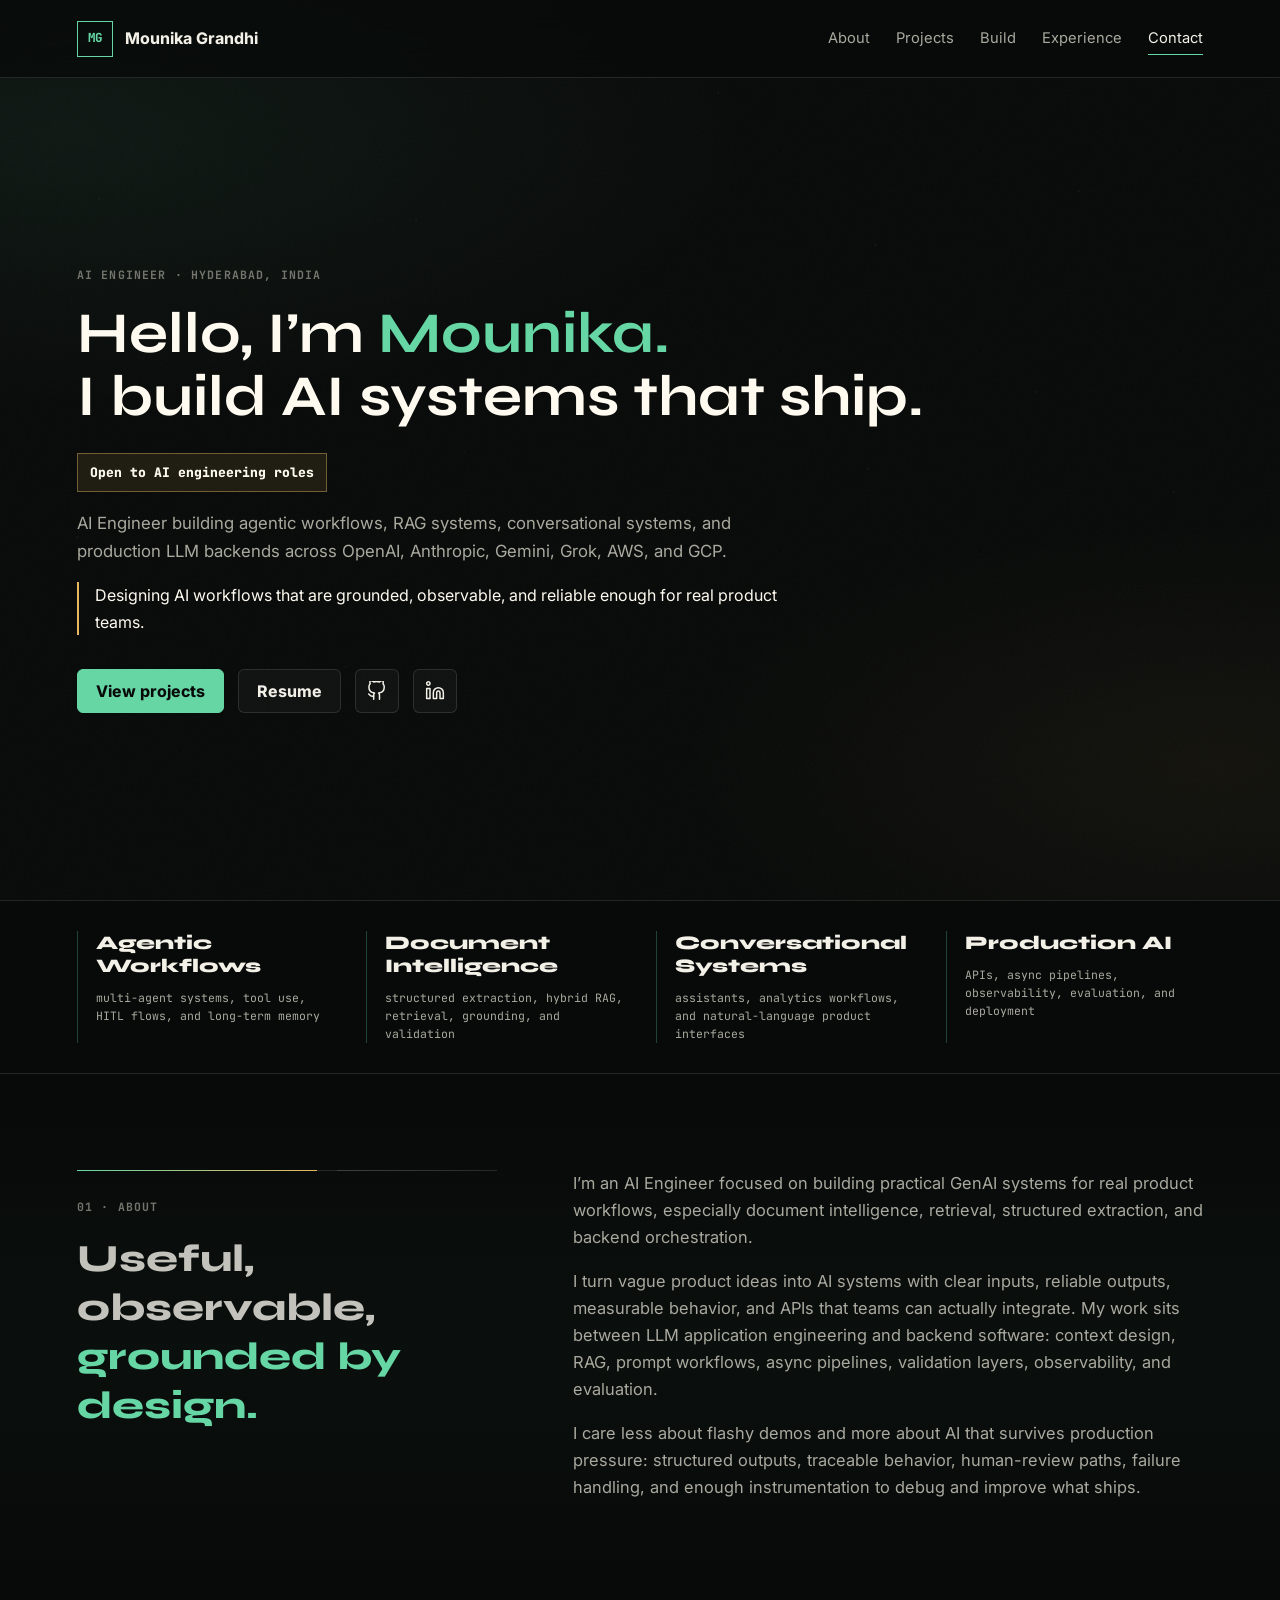
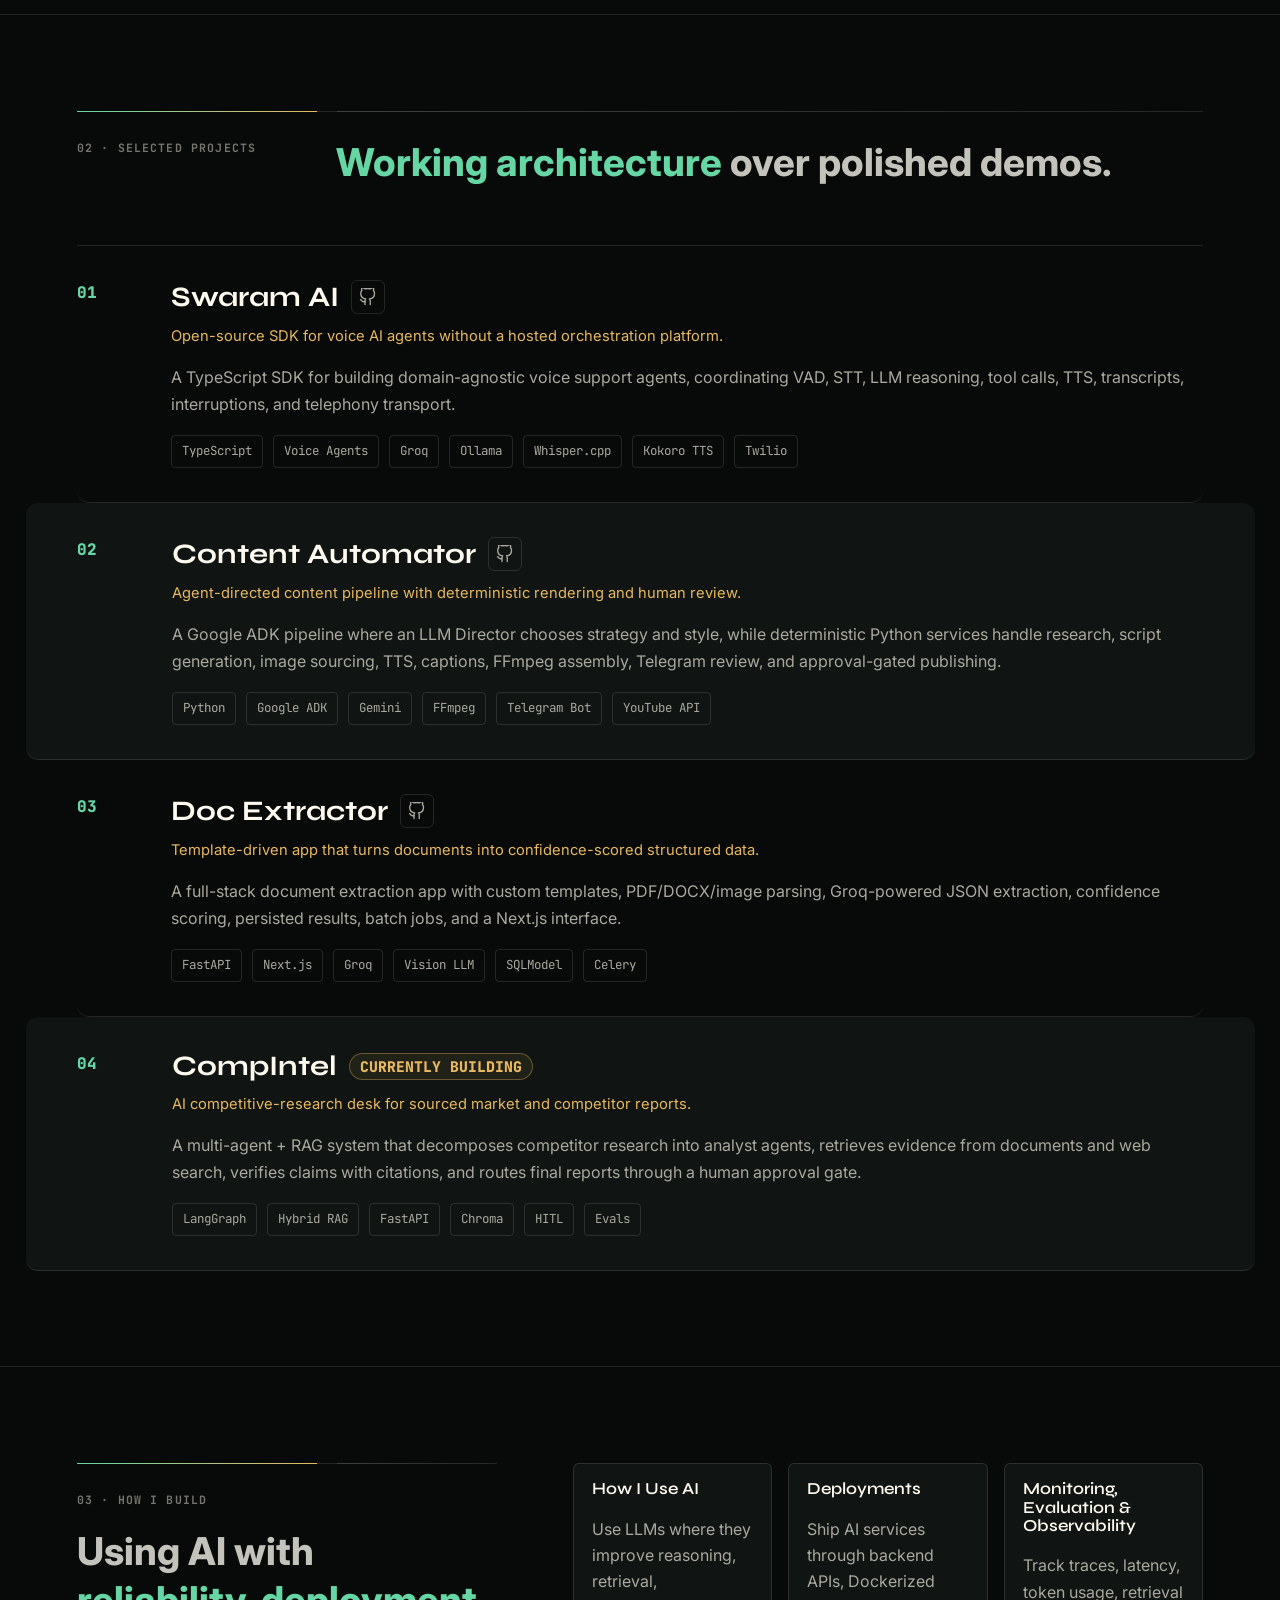
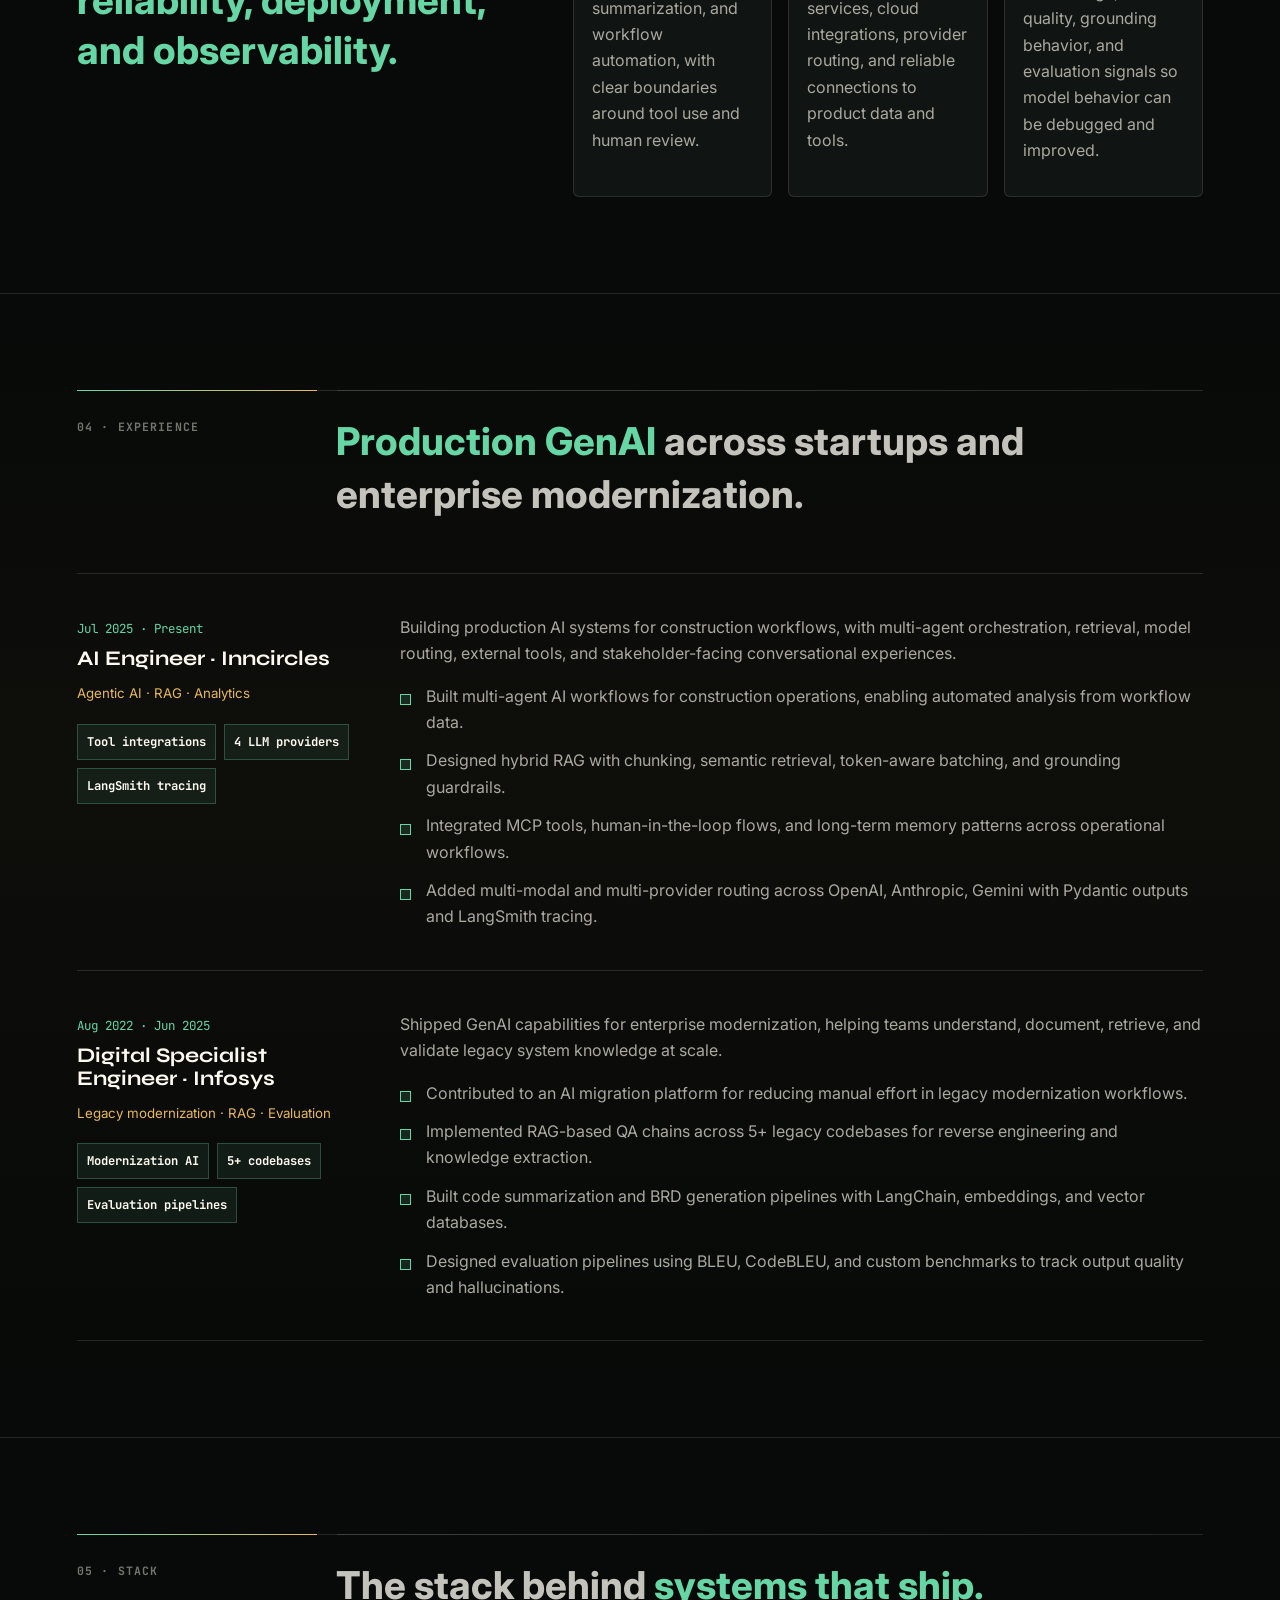
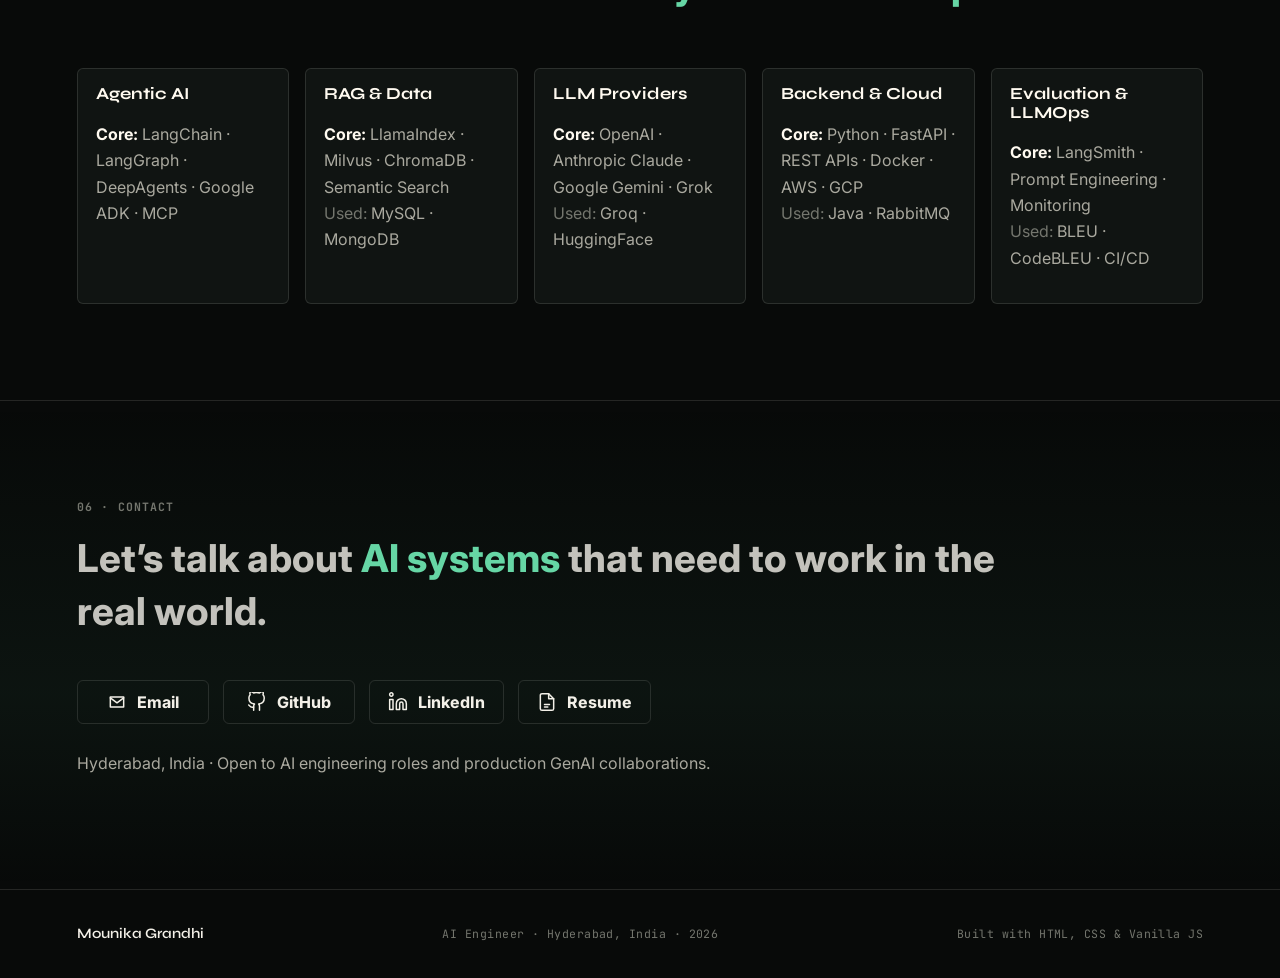
==== index.html @ 1b1cc02d "feat: add portfolio site with resume" ====
<!doctype html>
<html lang="en">
  <head>
    <meta charset="utf-8" />
    <meta name="viewport" content="width=device-width, initial-scale=1" />
    <meta
      name="description"
      content="Mounika Grandhi is an AI Engineer building production AI systems, RAG pipelines, multi-agent workflows, and LLM applications."
    />
    <title>Mounika Grandhi | AI Engineer</title>
    <link rel="preconnect" href="https://fonts.googleapis.com" />
    <link rel="preconnect" href="https://fonts.gstatic.com" crossorigin />
    <link
      href="https://fonts.googleapis.com/css2?family=Inter:wght@400;500;650;750;850&family=JetBrains+Mono:wght@500;700&family=Syne:wght@600;700;800&display=swap"
      rel="stylesheet"
    />
    <link rel="stylesheet" href="styles.css?v=33" />
  </head>
  <body>
    <div class="scroll-progress" id="scrollProgress" role="progressbar" aria-hidden="true"></div>
    <div class="cursor-glow" aria-hidden="true"></div>
    <canvas id="flow-field" aria-hidden="true"></canvas>
    <div class="site-shell">
      <header class="site-header">
        <a class="brand" href="#top" aria-label="Mounika Grandhi home">
          <span class="brand-mark">MG</span>
          <span>Mounika Grandhi</span>
        </a>
        <nav class="nav-links" aria-label="Primary navigation">
          <a href="#about">About</a>
          <a href="#projects">Projects</a>
          <a href="#build">Build</a>
          <a href="#experience">Experience</a>
          <a href="#contact">Contact</a>
        </nav>
      </header>
      <main id="top">
        <section class="hero section-reveal">
          <div class="hero-copy">
            <p class="eyebrow">AI Engineer · Hyderabad, India</p>
            <h1>Hello, I’m <span>Mounika.</span><br />I build AI systems that ship.</h1>
            <div class="availability-pill">Open to AI engineering roles</div>
            <p class="hero-text">
              AI Engineer building agentic workflows, RAG systems, conversational systems,
              and production LLM backends across OpenAI, Anthropic, Gemini, Grok, AWS, and GCP.
            </p>
            <p class="hero-principle">
              Designing AI workflows that are grounded, observable, and reliable enough for real product teams.
            </p>
            <div class="hero-actions">
              <a class="button primary" href="#projects">View projects</a>
              <a class="button ghost" href="assets/Mounika_Grandhi_Resume.pdf" target="_blank" rel="noreferrer">
                Resume
              </a>
              <a class="icon-link" href="https://github.com/mouni298" target="_blank" rel="noreferrer" aria-label="GitHub profile">
                <svg viewBox="0 0 24 24" aria-hidden="true"><path d="M15 22v-4a4.8 4.8 0 0 0-1-3.5c3.3-.4 6.7-1.6 6.7-7.2a5.6 5.6 0 0 0-1.5-3.9 5.2 5.2 0 0 0-.1-3.8s-1.2-.4-4 1.5a13.7 13.7 0 0 0-7.2 0C5.1-.8 3.9-.4 3.9-.4a5.2 5.2 0 0 0-.1 3.8 5.6 5.6 0 0 0-1.5 3.9c0 5.6 3.4 6.8 6.7 7.2a4.3 4.3 0 0 0-1 2.7V22"/><path d="M8 18c-4.5 1.8-4.5-2.2-6-2.5"/></svg>
              </a>
              <a class="icon-link" href="https://www.linkedin.com/in/mounika-grandhi" target="_blank" rel="noreferrer" aria-label="LinkedIn profile">
                <svg viewBox="0 0 24 24" aria-hidden="true"><path d="M16 8a6 6 0 0 1 6 6v7h-4v-7a2 2 0 0 0-4 0v7h-4v-7a6 6 0 0 1 6-6Z"/><path d="M2 9h4v12H2z"/><path d="M4 5a2 2 0 1 0 0-4 2 2 0 0 0 0 4Z"/></svg>
              </a>
            </div>
          </div>

        </section>

        <section class="proof-strip section-reveal" data-reveal-stagger aria-label="AI engineering focus areas">
          <div>
            <strong>Agentic Workflows</strong>
            <span>multi-agent systems, tool use, HITL flows, and long-term memory</span>
          </div>
          <div>
            <strong>Document Intelligence</strong>
            <span>structured extraction, hybrid RAG, retrieval, grounding, and validation</span>
          </div>
          <div>
            <strong>Conversational Systems</strong>
            <span>assistants, analytics workflows, and natural-language product interfaces</span>
          </div>
          <div>
            <strong>Production AI</strong>
            <span>APIs, async pipelines, observability, evaluation, and deployment</span>
          </div>
        </section>

        <section id="about" class="content-section split-section section-reveal">
          <div class="section-heading" data-reveal>
            <p class="eyebrow">01 · About</p>
            <h2>Useful, observable, <span>grounded by design.</span></h2>
          </div>
          <div class="about-copy">
            <p data-reveal>
              I’m an AI Engineer focused on building practical GenAI systems for real
              product workflows, especially document intelligence, retrieval, structured
              extraction, and backend orchestration.
            </p>
            <p data-reveal>
              I turn vague product ideas into AI systems with clear inputs, reliable
              outputs, measurable behavior, and APIs that teams can actually integrate.
              My work sits between LLM application engineering and backend software:
              context design, RAG, prompt workflows, async pipelines, validation layers,
              observability, and evaluation.
            </p>
            <p data-reveal>
              I care less about flashy demos and more about AI that survives production
              pressure: structured outputs, traceable behavior, human-review paths,
              failure handling, and enough instrumentation to debug and improve what ships.
            </p>
          </div>
        </section>

        <section id="projects" class="content-section section-reveal">
          <div class="section-heading" data-reveal>
            <p class="eyebrow">02 · Selected Projects</p>
            <h2><span>Working architecture</span> over polished demos.</h2>
          </div>

          <div class="project-list">
            <article class="project-row" data-reveal>
              <div class="project-index">01</div>
              <div class="project-body">
                <div class="project-top">
                  <div class="project-title-line">
                    <h3>Swaram AI</h3>
                    <a class="project-github" href="https://github.com/mouni298/Swaram" target="_blank" rel="noreferrer" aria-label="Swaram AI GitHub repository">
                      <svg viewBox="0 0 24 24" aria-hidden="true"><path d="M15 22v-4a4.8 4.8 0 0 0-1-3.5c3.3-.4 6.7-1.6 6.7-7.2a5.6 5.6 0 0 0-1.5-3.9 5.2 5.2 0 0 0-.1-3.8s-1.2-.4-4 1.5a13.7 13.7 0 0 0-7.2 0C5.1-.8 3.9-.4 3.9-.4a5.2 5.2 0 0 0-.1 3.8 5.6 5.6 0 0 0-1.5 3.9c0 5.6 3.4 6.8 6.7 7.2a4.3 4.3 0 0 0-1 2.7V22"/><path d="M8 18c-4.5 1.8-4.5-2.2-6-2.5"/></svg>
                    </a>
                  </div>
                  <span>Open-source SDK for voice AI agents without a hosted orchestration platform.</span>
                </div>
                <p>
                  A TypeScript SDK for building domain-agnostic voice support agents,
                  coordinating VAD, STT, LLM reasoning, tool calls, TTS, transcripts,
                  interruptions, and telephony transport.
                </p>
                <ul class="tag-list">
                  <li>TypeScript</li>
                  <li>Voice Agents</li>
                  <li>Groq</li>
                  <li>Ollama</li>
                  <li>Whisper.cpp</li>
                  <li>Kokoro TTS</li>
                  <li>Twilio</li>
                </ul>
              </div>
            </article>

            <article class="project-row" data-reveal>
              <div class="project-index">02</div>
              <div class="project-body">
                <div class="project-top">
                  <div class="project-title-line">
                    <h3>Content Automator</h3>
                    <a class="project-github" href="https://github.com/mouni298/content-automator" target="_blank" rel="noreferrer" aria-label="Content Automator GitHub repository">
                      <svg viewBox="0 0 24 24" aria-hidden="true"><path d="M15 22v-4a4.8 4.8 0 0 0-1-3.5c3.3-.4 6.7-1.6 6.7-7.2a5.6 5.6 0 0 0-1.5-3.9 5.2 5.2 0 0 0-.1-3.8s-1.2-.4-4 1.5a13.7 13.7 0 0 0-7.2 0C5.1-.8 3.9-.4 3.9-.4a5.2 5.2 0 0 0-.1 3.8 5.6 5.6 0 0 0-1.5 3.9c0 5.6 3.4 6.8 6.7 7.2a4.3 4.3 0 0 0-1 2.7V22"/><path d="M8 18c-4.5 1.8-4.5-2.2-6-2.5"/></svg>
                    </a>
                  </div>
                  <span>Agent-directed content pipeline with deterministic rendering and human review.</span>
                </div>
                <p>
                  A Google ADK pipeline where an LLM Director chooses strategy and style,
                  while deterministic Python services handle research, script generation,
                  image sourcing, TTS, captions, FFmpeg assembly, Telegram review, and
                  approval-gated publishing.
                </p>
                <ul class="tag-list">
                  <li>Python</li>
                  <li>Google ADK</li>
                  <li>Gemini</li>
                  <li>FFmpeg</li>
                  <li>Telegram Bot</li>
                  <li>YouTube API</li>
                </ul>
              </div>
            </article>

            <article class="project-row" data-reveal>
              <div class="project-index">03</div>
              <div class="project-body">
                <div class="project-top">
                  <div class="project-title-line">
                    <h3>Doc Extractor</h3>
                    <a class="project-github" href="https://github.com/mouni298/ai-doc-extractor" target="_blank" rel="noreferrer" aria-label="Doc Extractor GitHub repository">
                      <svg viewBox="0 0 24 24" aria-hidden="true"><path d="M15 22v-4a4.8 4.8 0 0 0-1-3.5c3.3-.4 6.7-1.6 6.7-7.2a5.6 5.6 0 0 0-1.5-3.9 5.2 5.2 0 0 0-.1-3.8s-1.2-.4-4 1.5a13.7 13.7 0 0 0-7.2 0C5.1-.8 3.9-.4 3.9-.4a5.2 5.2 0 0 0-.1 3.8 5.6 5.6 0 0 0-1.5 3.9c0 5.6 3.4 6.8 6.7 7.2a4.3 4.3 0 0 0-1 2.7V22"/><path d="M8 18c-4.5 1.8-4.5-2.2-6-2.5"/></svg>
                    </a>
                  </div>
                  <span>Template-driven app that turns documents into confidence-scored structured data.</span>
                </div>
                <p>
                  A full-stack document extraction app with custom templates,
                  PDF/DOCX/image parsing, Groq-powered JSON extraction, confidence
                  scoring, persisted results, batch jobs, and a Next.js interface.
                </p>
                <ul class="tag-list">
                  <li>FastAPI</li>
                  <li>Next.js</li>
                  <li>Groq</li>
                  <li>Vision LLM</li>
                  <li>SQLModel</li>
                  <li>Celery</li>
                </ul>
              </div>
            </article>

            <article class="project-row" data-reveal>
              <div class="project-index">04</div>
              <div class="project-body">
                <div class="project-top">
                  <div class="project-title-line">
                    <h3>CompIntel</h3>
                    <span class="project-status">Currently building</span>
                  </div>
                  <span>AI competitive-research desk for sourced market and competitor reports.</span>
                </div>
                <p>
                  A multi-agent + RAG system that decomposes competitor research into
                  analyst agents, retrieves evidence from documents and web search,
                  verifies claims with citations, and routes final reports through a
                  human approval gate.
                </p>
                <ul class="tag-list">
                  <li>LangGraph</li>
                  <li>Hybrid RAG</li>
                  <li>FastAPI</li>
                  <li>Chroma</li>
                  <li>HITL</li>
                  <li>Evals</li>
                </ul>
              </div>
            </article>
          </div>
        </section>

        <section id="build" class="content-section split-section section-reveal">
          <div class="section-heading sticky-heading" data-reveal>
            <p class="eyebrow">03 · How I Build</p>
            <h2>Using AI with <span>reliability, deployment, and observability.</span></h2>
          </div>
          <div class="capability-grid" data-reveal-stagger>
            <article>
              <h3>How I Use AI</h3>
              <p>Use LLMs where they improve reasoning, retrieval, summarization, and workflow automation, with clear boundaries around tool use and human review.</p>
            </article>
            <article>
              <h3>Deployments</h3>
              <p>Ship AI services through backend APIs, Dockerized services, cloud integrations, provider routing, and reliable connections to product data and tools.</p>
            </article>
            <article>
              <h3>Monitoring, Evaluation & Observability</h3>
              <p>Track traces, latency, token usage, retrieval quality, grounding behavior, and evaluation signals so model behavior can be debugged and improved.</p>
            </article>
          </div>
        </section>

        <section id="experience" class="content-section section-reveal">
          <div class="section-heading" data-reveal>
            <p class="eyebrow">04 · Experience</p>
            <h2><span>Production GenAI</span> across startups and enterprise modernization.</h2>
          </div>
          <div class="timeline">
            <article class="timeline-item" data-reveal>
              <div class="timeline-meta">
                <span>Jul 2025 · Present</span>
                <h3>AI Engineer · Inncircles</h3>
                <small>Agentic AI · RAG · Analytics</small>
                <div class="metric-cluster" aria-label="Inncircles focus areas">
                  <b>Tool integrations</b>
                  <b>4 LLM providers</b>
                  <b>LangSmith tracing</b>
                </div>
              </div>
              <div class="timeline-copy">
                <p>
                  Building production AI systems for construction workflows, with
                  multi-agent orchestration, retrieval, model routing, external tools,
                  and stakeholder-facing conversational experiences.
                </p>
                <ul>
                  <li>Built multi-agent AI workflows for construction operations, enabling automated analysis from workflow data.</li>
                  <li>Designed hybrid RAG with chunking, semantic retrieval, token-aware batching, and grounding guardrails.</li>
                  <li>Integrated MCP tools, human-in-the-loop flows, and long-term memory patterns across operational workflows.</li>
                  <li>Added multi-modal and multi-provider routing across OpenAI, Anthropic, Gemini with Pydantic outputs and LangSmith tracing.</li>
                </ul>
              </div>
            </article>
            <article class="timeline-item" data-reveal>
              <div class="timeline-meta">
                <span>Aug 2022 · Jun 2025</span>
                <h3>Digital Specialist Engineer · Infosys</h3>
                <small>Legacy modernization · RAG · Evaluation</small>
                <div class="metric-cluster" aria-label="Infosys focus areas">
                  <b>Modernization AI</b>
                  <b>5+ codebases</b>
                  <b>Evaluation pipelines</b>
                </div>
              </div>
              <div class="timeline-copy">
                <p>
                  Shipped GenAI capabilities for enterprise modernization, helping
                  teams understand, document, retrieve, and validate legacy system
                  knowledge at scale.
                </p>
                <ul>
                  <li>Contributed to an AI migration platform for reducing manual effort in legacy modernization workflows.</li>
                  <li>Implemented RAG-based QA chains across 5+ legacy codebases for reverse engineering and knowledge extraction.</li>
                  <li>Built code summarization and BRD generation pipelines with LangChain, embeddings, and vector databases.</li>
                  <li>Designed evaluation pipelines using BLEU, CodeBLEU, and custom benchmarks to track output quality and hallucinations.</li>
                </ul>
              </div>
            </article>
          </div>
        </section>

        <section id="stack" class="content-section section-reveal">
          <div class="section-heading" data-reveal>
            <p class="eyebrow">05 · Stack</p>
            <h2>The stack behind <span>systems that ship.</span></h2>
          </div>
          <div class="stack-groups" data-reveal-stagger aria-label="Technical skills">
            <article>
              <h3>Agentic AI</h3>
              <p><strong>Core:</strong> LangChain · LangGraph · DeepAgents · Google ADK · MCP</p>
            </article>
            <article>
              <h3>RAG & Data</h3>
              <p><strong>Core:</strong> LlamaIndex · Milvus · ChromaDB · Semantic Search<br /><span>Used:</span> MySQL · MongoDB</p>
            </article>
            <article>
              <h3>LLM Providers</h3>
              <p><strong>Core:</strong> OpenAI · Anthropic Claude · Google Gemini · Grok<br /><span>Used:</span> Groq · HuggingFace</p>
            </article>
            <article>
              <h3>Backend & Cloud</h3>
              <p><strong>Core:</strong> Python · FastAPI · REST APIs · Docker · AWS · GCP<br /><span>Used:</span> Java · RabbitMQ</p>
            </article>
            <article>
              <h3>Evaluation & LLMOps</h3>
              <p><strong>Core:</strong> LangSmith · Prompt Engineering · Monitoring<br /><span>Used:</span> BLEU · CodeBLEU · CI/CD</p>
            </article>
          </div>
        </section>

        <section id="contact" class="contact-section section-reveal">
          <p class="eyebrow">06 · Contact</p>
          <h2>Let’s talk about <span>AI systems</span> that need to work in the real world.</h2>
          <div class="contact-actions">
            <a href="mailto:grandhimounika29@gmail.com" aria-label="Email Mounika Grandhi">
              <svg viewBox="0 0 24 24" aria-hidden="true"><path d="M4 6h16v12H4z"/><path d="m4 7 8 6 8-6"/></svg>
              <span>Email</span>
            </a>
            <a href="https://github.com/mouni298" target="_blank" rel="noreferrer" aria-label="Mounika Grandhi on GitHub">
              <svg viewBox="0 0 24 24" aria-hidden="true"><path d="M15 22v-4a4.8 4.8 0 0 0-1-3.5c3.3-.4 6.7-1.6 6.7-7.2a5.6 5.6 0 0 0-1.5-3.9 5.2 5.2 0 0 0-.1-3.8s-1.2-.4-4 1.5a13.7 13.7 0 0 0-7.2 0C5.1-.8 3.9-.4 3.9-.4a5.2 5.2 0 0 0-.1 3.8 5.6 5.6 0 0 0-1.5 3.9c0 5.6 3.4 6.8 6.7 7.2a4.3 4.3 0 0 0-1 2.7V22"/><path d="M8 18c-4.5 1.8-4.5-2.2-6-2.5"/></svg>
              <span>GitHub</span>
            </a>
            <a href="https://www.linkedin.com/in/mounika-grandhi" target="_blank" rel="noreferrer" aria-label="Mounika Grandhi on LinkedIn">
              <svg viewBox="0 0 24 24" aria-hidden="true"><path d="M16 8a6 6 0 0 1 6 6v7h-4v-7a2 2 0 0 0-4 0v7h-4v-7a6 6 0 0 1 6-6Z"/><path d="M2 9h4v12H2z"/><path d="M4 5a2 2 0 1 0 0-4 2 2 0 0 0 0 4Z"/></svg>
              <span>LinkedIn</span>
            </a>
            <a href="assets/Mounika_Grandhi_Resume.pdf" target="_blank" rel="noreferrer" aria-label="Open resume">
              <svg viewBox="0 0 24 24" aria-hidden="true"><path d="M14 2H6a2 2 0 0 0-2 2v16a2 2 0 0 0 2 2h12a2 2 0 0 0 2-2V8Z"/><path d="M14 2v6h6"/><path d="M9 15h6"/><path d="M9 18h4"/></svg>
              <span>Resume</span>
            </a>
          </div>
          <p class="contact-meta">Hyderabad, India · Open to AI engineering roles and production GenAI collaborations.</p>
        </section>
        <footer class="site-footer">
          <div class="footer-inner">
            <span class="footer-name">Mounika Grandhi</span>
            <span class="footer-meta">AI Engineer · Hyderabad, India · 2026</span>
            <span class="footer-built">Built with HTML, CSS &amp; Vanilla JS</span>
          </div>
        </footer>
      </main>
    </div>
    <script src="script.js?v=33"></script>
  </body>
</html>
---- styles.css ----
:root {
  --bg: #080a09;
  --panel: #101412;
  --panel-raised: #161a18;
  --panel-soft: rgba(255, 255, 255, 0.045);
  --text: #f3f0e8;
  --muted: #aaa99f;
  --subtle: #74766e;
  --line: rgba(243, 240, 232, 0.12);
  --jade: #66d6a5;
  --jade-soft: rgba(102, 214, 165, 0.16);
  --jade-dim: rgba(102, 214, 165, 0.08);
  --amber: #e7b85f;
  --amber-soft: rgba(231, 184, 95, 0.12);
  --max: none;
  --radius: 6px;
  --radius-lg: 12px;
  --space-sm: 16px;
  --space-md: 32px;
  --space-lg: 64px;
  --space-xl: 96px;
}

* {
  box-sizing: border-box;
}

html {
  scroll-behavior: smooth;
  scroll-snap-type: none;
}

body {
  margin: 0;
  overflow-x: hidden;
  overflow-y: auto;
  background-color: var(--bg);
  background-image:
    radial-gradient(ellipse 90% 50% at 5% 15%, rgba(102, 214, 165, 0.07), transparent 60%),
    radial-gradient(ellipse 70% 45% at 95% 85%, rgba(231, 184, 95, 0.05), transparent 60%);
  background-attachment: fixed;
  color: var(--text);
  font-family: Inter, ui-sans-serif, system-ui, -apple-system, BlinkMacSystemFont, "Segoe UI", sans-serif;
  font-size: 1rem;
  line-height: 1.65;
}

body::before {
  content: "";
  position: fixed;
  inset: 0;
  z-index: 0;
  pointer-events: none;
  opacity: 0.035;
  background-image: url("data:image/svg+xml,%3Csvg viewBox='0 0 256 256' xmlns='http://www.w3.org/2000/svg'%3E%3Cfilter id='noise'%3E%3CfeTurbulence type='fractalNoise' baseFrequency='0.9' numOctaves='4' stitchTiles='stitch'/%3E%3C/filter%3E%3Crect width='100%25' height='100%25' filter='url(%23noise)'/%3E%3C/svg%3E");
  background-size: 200px 200px;
}

a {
  color: inherit;
  text-decoration: none;
}

h1,
h2,
h3,
p {
  margin-top: 0;
}

h1,
h2,
h3 {
  font-family: Syne, Inter, ui-sans-serif, system-ui, sans-serif;
  line-height: 1.1;
  letter-spacing: 0;
}

h1 {
  margin-bottom: 24px;
  color: #fffaf0;
  font-size: clamp(2.2rem, 4.5vw, 4.2rem);
  font-weight: 700;
}

h2 {
  display: inline-block;
  margin-bottom: 0;
  overflow: visible;
  color: rgba(243, 240, 232, 0.8);
  font-family: Inter, ui-sans-serif, system-ui, -apple-system, BlinkMacSystemFont, "Segoe UI", sans-serif;
  font-size: clamp(1.6rem, 3vw, 2.8rem);
  font-weight: 750;
  line-height: 1.28;
  padding-bottom: 10px;
}

h2 span,
h1 span {
  color: var(--jade);
}

h2 span {
  display: inline-block;
  overflow: visible;
  padding-bottom: 4px;
  margin-bottom: 0;
}

h3 {
  color: #fffaf0;
  font-weight: 700;
}

#flow-field {
  position: fixed;
  inset: 0;
  z-index: 0;
  pointer-events: none;
  opacity: 0.2;
}

.cursor-glow {
  position: fixed;
  left: 0;
  top: 0;
  z-index: 0;
  width: 260px;
  height: 260px;
  pointer-events: none;
  border-radius: 50%;
  opacity: 0;
  transform: translate3d(var(--cursor-x, -999px), var(--cursor-y, -999px), 0);
  background: radial-gradient(circle, rgba(102, 214, 165, 0.1), transparent 68%);
  mix-blend-mode: screen;
  transition: opacity 180ms ease;
}

body.has-cursor .cursor-glow {
  opacity: 1;
}

.scroll-progress {
  position: fixed;
  top: 0;
  left: 0;
  z-index: 9999;
  width: 0%;
  height: 2px;
  background: linear-gradient(90deg, var(--jade), var(--amber));
  transition: width 0.1s linear;
}

.site-shell {
  position: relative;
  z-index: 1;
}

.site-header,
.hero,
.proof-strip,
.content-section,
.contact-section,
.site-footer {
  width: 100%;
  max-width: var(--max);
  margin-inline: auto;
  padding-inline: clamp(24px, 6vw, 112px);
}

.site-header {
  position: sticky;
  top: 0;
  z-index: 5;
  display: flex;
  align-items: center;
  justify-content: space-between;
  min-height: 78px;
  border-bottom: 1px solid var(--line);
  background: rgba(8, 10, 9, 0.72);
  backdrop-filter: blur(16px);
}

.brand {
  display: inline-flex;
  align-items: center;
  gap: 12px;
  font-weight: 750;
}

.brand-mark {
  display: grid;
  place-items: center;
  width: 36px;
  height: 36px;
  border: 1px solid var(--jade);
  color: var(--jade);
  font-family: "JetBrains Mono", monospace;
  font-size: 0.78rem;
}

.nav-links {
  display: flex;
  gap: 26px;
  color: var(--muted);
  font-size: 0.92rem;
}

.nav-links a {
  position: relative;
  transition: color 0.2s ease;
}

.nav-links a::after {
  content: "";
  position: absolute;
  left: 0;
  bottom: -4px;
  width: 0;
  height: 1px;
  background: var(--jade);
  transition: width 0.25s ease;
}

.nav-links a:hover,
.nav-links a.active {
  color: var(--text);
}

.nav-links a:hover::after,
.nav-links a.active::after {
  width: 100%;
}

.hero {
  min-height: calc(100vh - 78px);
  display: flex;
  align-items: center;
  padding-block: var(--space-xl);
}

.hero-copy {
  max-width: 980px;
}

.eyebrow,
.line-label,
.project-index,
.timeline-meta span,
.tag-list li,
.metric-cluster b,
.availability-pill,
.footer-meta,
.footer-built {
  font-family: "JetBrains Mono", ui-monospace, SFMono-Regular, Menlo, Monaco, Consolas, monospace;
}

.eyebrow {
  margin-bottom: 18px;
  color: var(--subtle);
  font-size: 0.72rem;
  font-weight: 700;
  letter-spacing: 0.1em;
  text-transform: uppercase;
}

.availability-pill {
  display: inline-flex;
  margin-bottom: 18px;
  border: 1px solid rgba(231, 184, 95, 0.42);
  background: rgba(231, 184, 95, 0.1);
  color: #fffaf0;
  padding: 8px 12px;
  font-size: 0.82rem;
  font-weight: 800;
}

.hero-text {
  max-width: 720px;
  color: var(--muted);
  font-size: 1.05rem;
}

.hero-principle {
  max-width: 720px;
  border-left: 2px solid var(--amber);
  color: #fffaf0;
  padding-left: 16px;
}

.hero-actions,
.contact-actions {
  display: flex;
  flex-wrap: wrap;
  align-items: center;
  gap: 14px;
  margin-top: 34px;
}

.button,
.contact-actions a,
.icon-link {
  display: inline-flex;
  align-items: center;
  justify-content: center;
  min-height: 44px;
  border: 1px solid var(--line);
  border-radius: var(--radius);
  color: var(--text);
  padding: 0 18px;
  font-weight: 750;
  transition:
    border-color 0.2s ease,
    background 0.2s ease,
    transform 0.2s cubic-bezier(0.34, 1.56, 0.64, 1),
    box-shadow 0.2s ease;
}

.button:hover,
.contact-actions a:hover,
.icon-link:hover {
  transform: translateY(-2px);
  border-color: rgba(102, 214, 165, 0.35);
  box-shadow: 0 8px 24px rgba(102, 214, 165, 0.08);
}

.button.primary {
  border-color: var(--jade);
  background: var(--jade);
  color: var(--bg);
}

.button.primary:hover {
  background: #7de0b5;
}

.button.ghost,
.icon-link {
  background: rgba(255, 255, 255, 0.03);
}

.button.ghost:hover {
  background: var(--jade-dim);
}

.icon-link {
  width: 44px;
  padding: 0;
}

.icon-link svg,
.contact-actions svg {
  width: 20px;
  height: 20px;
  fill: none;
  stroke: currentColor;
  stroke-width: 1.8;
  stroke-linecap: round;
  stroke-linejoin: round;
}

.proof-strip {
  display: grid;
  grid-template-columns: repeat(4, 1fr);
  gap: clamp(16px, 3vw, 32px);
  border-top: 1px solid var(--line);
  border-bottom: 1px solid var(--line);
  padding-block: 30px;
}

.proof-strip div {
  min-width: 0;
  border-left: 1px solid rgba(102, 214, 165, 0.28);
  padding-left: 18px;
}

.proof-strip strong {
  display: block;
  color: var(--text);
  font-family: Syne, Inter, ui-sans-serif, system-ui, sans-serif;
  font-size: clamp(1.05rem, 1.5vw, 1.35rem);
  font-weight: 800;
  line-height: 1.2;
}

.proof-strip span {
  display: block;
  margin-top: 12px;
  color: var(--muted);
  font-family: "JetBrains Mono", monospace;
  font-size: 0.72rem;
  line-height: 1.55;
}

.content-section {
  position: relative;
  border-bottom: 1px solid var(--line);
  padding-block: var(--space-xl);
  scroll-margin-top: 108px;
}

#about {
  background: linear-gradient(180deg, transparent 0%, rgba(102, 214, 165, 0.03) 50%, transparent 100%);
}

#about .section-heading h2 {
  font-family: Syne, ui-sans-serif, system-ui, -apple-system, BlinkMacSystemFont, "Segoe UI", sans-serif;
}

#experience {
  background: linear-gradient(180deg, transparent 0%, rgba(231, 184, 95, 0.03) 40%, transparent 100%);
}

#contact {
  background: linear-gradient(180deg, transparent 0%, rgba(102, 214, 165, 0.05) 60%, transparent 100%);
}

.section-heading {
  position: relative;
  display: grid;
  grid-template-columns: minmax(160px, 0.25fr) 1fr;
  gap: clamp(24px, 4vw, 42px);
  margin-bottom: var(--space-md);
  padding-top: 26px;
  padding-bottom: 12px;
  border-top: 1px solid var(--line);
}

.section-heading::before {
  content: "";
  position: absolute;
  left: 0;
  top: -1px;
  width: min(240px, 28vw);
  height: 1px;
  background: linear-gradient(90deg, var(--jade), var(--amber));
}

.section-heading::after {
  content: "";
  position: absolute;
  top: -1px;
  left: min(260px, 32vw);
  right: 0;
  height: 1px;
  background: linear-gradient(90deg, rgba(243, 240, 232, 0.12), transparent);
}

.split-section {
  display: grid;
  grid-template-columns: minmax(280px, 0.8fr) minmax(0, 1.2fr);
  gap: clamp(36px, 6vw, 76px);
  align-items: start;
}

.split-section > .section-heading {
  display: block;
  margin-bottom: 0;
}

.sticky-heading {
  position: sticky;
  top: 108px;
}

.about-copy {
  max-width: 780px;
  color: var(--muted);
  font-size: 1.03rem;
}

.project-list {
  border-top: 1px solid var(--line);
}

.project-row {
  display: grid;
  grid-template-columns: 56px minmax(0, 1fr);
  gap: clamp(20px, 3vw, 40px);
  border-bottom: 1px solid var(--line);
  border-radius: var(--radius-lg);
  padding-block: 34px;
  transition:
    background 0.2s ease,
    transform 0.24s cubic-bezier(0.22, 1, 0.36, 1),
    box-shadow 0.24s ease;
  will-change: transform;
}

.project-row:nth-child(even) {
  background: var(--panel);
  padding-inline: clamp(20px, 4vw, 56px);
  margin-inline: calc(-1 * clamp(20px, 4vw, 56px));
}

.project-row:hover,
.project-row:focus-within {
  background: var(--panel);
  transform: translateX(16px);
  box-shadow: -3px 0 0 var(--jade);
}

.project-index {
  color: var(--jade);
  font-weight: 800;
}

.project-body {
  min-width: 0;
  max-width: 1120px;
}

.project-top {
  margin-bottom: var(--space-sm);
}

.project-title-line {
  display: flex;
  align-items: center;
  gap: 12px;
  margin-bottom: 8px;
}

.project-top h3 {
  margin-bottom: 0;
  font-size: clamp(1.3rem, 2.2vw, 1.9rem);
}

.project-top span {
  color: var(--amber);
  font-size: 0.92rem;
}

.project-github {
  display: inline-flex;
  align-items: center;
  justify-content: center;
  width: 34px;
  height: 34px;
  flex: 0 0 auto;
  border: 1px solid var(--line);
  border-radius: var(--radius);
  color: var(--muted);
  transition:
    border-color 0.18s ease,
    color 0.18s ease,
    background 0.18s ease,
    transform 0.18s ease;
}

.project-github:hover {
  border-color: rgba(102, 214, 165, 0.42);
  background: rgba(102, 214, 165, 0.08);
  color: var(--jade);
  transform: translateY(-1px);
}

.project-github svg {
  width: 18px;
  height: 18px;
  fill: none;
  stroke: currentColor;
  stroke-width: 1.8;
  stroke-linecap: round;
  stroke-linejoin: round;
}

.project-status {
  border: 1px solid rgba(231, 184, 95, 0.36);
  border-radius: 999px;
  background: rgba(231, 184, 95, 0.08);
  color: var(--amber);
  padding: 4px 10px;
  font-family: "JetBrains Mono", monospace;
  font-size: 0.68rem;
  font-weight: 800;
  line-height: 1.2;
  text-transform: uppercase;
}

.project-body p,
.capability-grid p,
.timeline-item p,
.timeline-copy li,
.stack-groups p {
  color: var(--muted);
}

.capability-grid article,
.stack-groups article {
  border: 1px solid var(--line);
  border-radius: var(--radius);
  background: var(--panel);
  padding: 16px 18px;
  transition:
    border-color 0.2s ease,
    transform 0.2s cubic-bezier(0.34, 1.56, 0.64, 1),
    box-shadow 0.2s ease;
}

.capability-grid article:hover,
.stack-groups article:hover {
  border-color: rgba(102, 214, 165, 0.3);
  transform: translateY(-3px);
  box-shadow: 0 8px 24px rgba(102, 214, 165, 0.06);
}

.tag-list {
  display: flex;
  flex-wrap: wrap;
  gap: 10px;
  padding: 0;
  margin: 18px 0 0;
  list-style: none;
}

.tag-list li {
  position: relative;
  overflow: hidden;
  border: 1px solid var(--line);
  border-radius: 4px;
  background: transparent;
  color: var(--muted);
  padding: 5px 10px;
  font-size: 0.78rem;
  cursor: default;
  transition: color 0.15s ease, border-color 0.15s ease;
}

.tag-list li::before {
  content: "";
  position: absolute;
  inset: 0;
  z-index: -1;
  transform: scaleX(0);
  transform-origin: left;
  background: var(--jade-soft);
  transition: transform 0.22s ease;
}

.tag-list li:hover {
  border-color: rgba(102, 214, 165, 0.4);
  color: var(--jade);
}

.tag-list li:hover::before {
  transform: scaleX(1);
}

.capability-grid {
  display: grid;
  grid-template-columns: repeat(3, minmax(0, 1fr));
  gap: var(--space-sm);
}

.capability-grid h3 {
  font-size: 1.05rem;
  font-weight: 600;
}

.timeline {
  border-top: 1px solid var(--line);
}

.timeline-item {
  display: grid;
  grid-template-columns: minmax(220px, 0.35fr) 1fr;
  gap: clamp(24px, 4vw, 42px);
  border-bottom: 1px solid var(--line);
  padding-block: 40px;
}

.timeline-meta span {
  color: var(--jade);
  font-size: 0.78rem;
}

.timeline-meta h3 {
  margin: 8px 0;
  font-size: clamp(1rem, 1.8vw, 1.3rem);
}

.timeline-meta small {
  color: var(--amber);
}

.metric-cluster {
  display: flex;
  flex-wrap: wrap;
  gap: 8px;
  margin-top: 18px;
}

.metric-cluster b {
  border: 1px solid rgba(102, 214, 165, 0.28);
  background: rgba(102, 214, 165, 0.08);
  color: #fffaf0;
  padding: 7px 9px;
  font-size: 0.76rem;
}

.timeline-copy ul {
  display: grid;
  gap: 12px;
  padding: 0;
  margin: 0;
  list-style: none;
}

.timeline-copy li {
  position: relative;
  padding-left: 26px;
}

.timeline-copy li::before {
  content: "";
  position: absolute;
  left: 0;
  top: 0.72em;
  width: 9px;
  height: 9px;
  border: 1px solid var(--jade);
  background: rgba(102, 214, 165, 0.14);
}

.stack-groups {
  display: grid;
  grid-template-columns: repeat(5, minmax(0, 1fr));
  gap: var(--space-sm);
}

.stack-groups h3 {
  font-size: 1.05rem;
}

.stack-groups strong {
  color: #fffaf0;
}

.stack-groups span {
  color: var(--subtle);
}

.contact-section {
  min-height: 54vh;
  display: flex;
  flex-direction: column;
  justify-content: center;
  padding-block: var(--space-xl);
  scroll-margin-top: 108px;
}

.contact-section h2 {
  max-width: 940px;
}

.contact-actions a {
  gap: 10px;
  min-width: 132px;
}

.contact-meta {
  margin-top: 26px;
  color: var(--muted);
}

.site-footer {
  border-top: 1px solid var(--line);
  padding-block: var(--space-md);
}

.footer-inner {
  display: flex;
  align-items: center;
  justify-content: space-between;
  flex-wrap: wrap;
  gap: 12px;
}

.footer-name {
  color: var(--text);
  font-family: Syne, sans-serif;
  font-size: 0.9rem;
  font-weight: 600;
}

.footer-meta,
.footer-built {
  color: var(--subtle);
  font-size: 0.72rem;
  letter-spacing: 0.04em;
}

html.reveal-ready .section-reveal,
html.reveal-ready [data-reveal] {
  opacity: 0;
  transform: translateY(24px);
  transition:
    opacity 0.55s cubic-bezier(0.22, 1, 0.36, 1),
    transform 0.55s cubic-bezier(0.22, 1, 0.36, 1);
}

html.reveal-ready .section-reveal.is-visible,
html.reveal-ready [data-reveal].is-visible {
  opacity: 1;
  transform: none;
}

html.reveal-ready [data-reveal-stagger] > * {
  opacity: 0;
  transform: translateY(16px);
  transition:
    opacity 0.45s cubic-bezier(0.22, 1, 0.36, 1),
    transform 0.45s cubic-bezier(0.22, 1, 0.36, 1);
}

html.reveal-ready [data-reveal-stagger].is-visible > *:nth-child(1) { opacity: 1; transform: none; transition-delay: 0ms; }
html.reveal-ready [data-reveal-stagger].is-visible > *:nth-child(2) { opacity: 1; transform: none; transition-delay: 80ms; }
html.reveal-ready [data-reveal-stagger].is-visible > *:nth-child(3) { opacity: 1; transform: none; transition-delay: 160ms; }
html.reveal-ready [data-reveal-stagger].is-visible > *:nth-child(4) { opacity: 1; transform: none; transition-delay: 240ms; }
html.reveal-ready [data-reveal-stagger].is-visible > *:nth-child(5) { opacity: 1; transform: none; transition-delay: 320ms; }

@media (prefers-reduced-motion: reduce) {
  html {
    scroll-behavior: auto;
  }

  .section-reveal,
  [data-reveal],
  [data-reveal-stagger] > * {
    opacity: 1;
    transform: none;
    transition: none;
  }

  .project-row,
  .project-row:hover,
  .project-row:focus-within {
    transform: none;
    transition: none;
  }
}

@media (max-width: 980px) {
  .hero,
  .split-section,
  .timeline-item,
  .project-row {
    grid-template-columns: 1fr;
  }

  .capability-grid,
  .stack-groups {
    grid-template-columns: 1fr;
  }

  .sticky-heading {
    position: static;
  }

  .project-row:nth-child(even) {
    margin-inline: 0;
    padding-inline: 0;
  }
}

@media (max-width: 700px) {
  .site-header {
    align-items: flex-start;
    flex-direction: column;
    gap: 14px;
    min-height: auto;
    padding-block: 16px;
  }

  .nav-links {
    width: 100%;
    flex-wrap: nowrap;
    gap: 18px;
    overflow-x: auto;
    padding-bottom: 4px;
    font-size: 0.88rem;
    scrollbar-width: none;
  }

  .nav-links::-webkit-scrollbar {
    display: none;
  }

  .hero {
    min-height: auto;
    gap: 30px;
    padding-block: 56px;
  }

  .hero h1 {
    font-size: clamp(2.65rem, 12vw, 4rem);
    line-height: 1.04;
  }

  .hero-text {
    font-size: 1rem;
  }

  .hero-principle {
    font-size: 0.95rem;
  }

  .proof-strip {
    grid-template-columns: 1fr;
    gap: 0;
  }

  .proof-strip div {
    border-bottom: 1px solid var(--line);
    padding-block: 18px;
  }

  .content-section,
  .contact-section {
    padding-block: 72px;
  }

  .section-heading,
  .split-section > .section-heading {
    display: block;
    margin-bottom: 28px;
  }

  .section-heading h2 {
    margin-top: 12px;
  }

  .project-row {
    gap: 18px;
    padding-block: 44px;
  }

  .project-row:hover,
  .project-row:focus-within {
    transform: translateX(8px);
  }
}
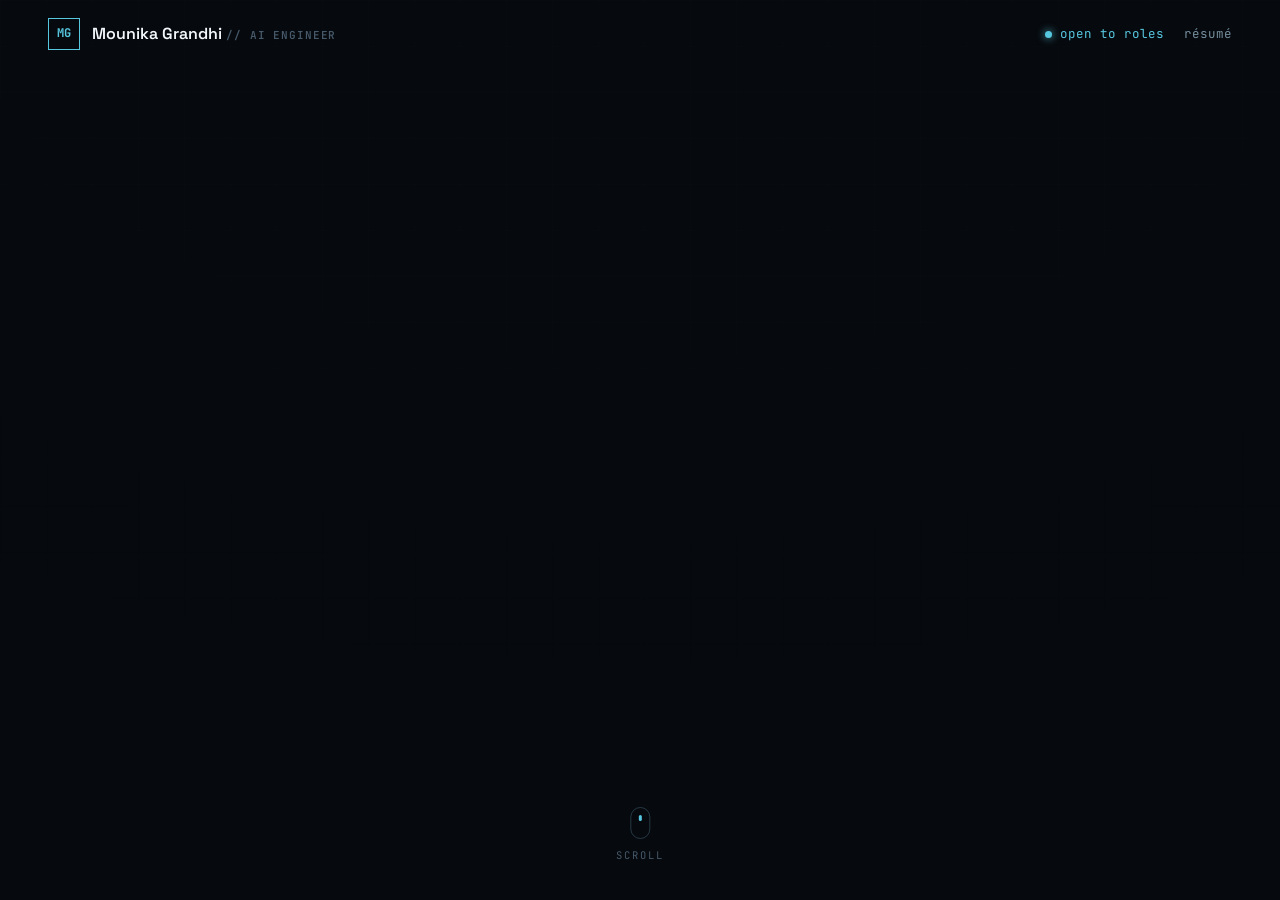
==== commit cf205f43: "updated" ====
--- a/index.html
+++ b/index.html
@@ -3,374 +3,734 @@
   <head>
     <meta charset="utf-8" />
     <meta name="viewport" content="width=device-width, initial-scale=1" />
-    <meta
-      name="description"
-      content="Mounika Grandhi is an AI Engineer building production AI systems, RAG pipelines, multi-agent workflows, and LLM applications."
-    />
-    <title>Mounika Grandhi | AI Engineer</title>
+    <title>Mounika Grandhi — AI Engineer</title>
+    <link rel="icon" type="image/svg+xml" href="assets/favicon.svg" />
     <link rel="preconnect" href="https://fonts.googleapis.com" />
     <link rel="preconnect" href="https://fonts.gstatic.com" crossorigin />
     <link
-      href="https://fonts.googleapis.com/css2?family=Inter:wght@400;500;650;750;850&family=JetBrains+Mono:wght@500;700&family=Syne:wght@600;700;800&display=swap"
+      href="https://fonts.googleapis.com/css2?family=Space+Grotesk:wght@400;500;600;700&family=JetBrains+Mono:wght@400;500;700&display=swap"
       rel="stylesheet"
     />
-    <link rel="stylesheet" href="styles.css?v=33" />
+    <style>
+      :root {
+        --bg: #06090d;
+        --panel: #0a1119;
+        --panel-2: #0d1620;
+        --line: rgba(122, 180, 210, 0.14);
+        --line-2: rgba(122, 180, 210, 0.28);
+        --text: #d6e4ee;
+        --head: #f1f7fb;
+        --muted: #76909f;
+        --dim: #46596a;
+        --accent: #57c7e0;
+        --accent-bright: #8fe3f5;
+        --accent-rgb: 87, 199, 224;
+        --on-accent: #04181f;
+        --cyan: var(--accent);
+        --cyan-bright: var(--accent-bright);
+        --cyan-dim: rgba(var(--accent-rgb), 0.12);
+        --sans: "Space Grotesk", ui-sans-serif, system-ui, sans-serif;
+        --mono: "JetBrains Mono", ui-monospace, SFMono-Regular, Menlo, monospace;
+        --ease: cubic-bezier(0.2, 1, 0.3, 1);
+      }
+      * { box-sizing: border-box; }
+      html, body { margin: 0; height: 100%; }
+      body {
+        background: var(--bg);
+        color: var(--text);
+        font-family: var(--sans);
+        font-size: 16px;
+        line-height: 1.6;
+        -webkit-font-smoothing: antialiased;
+        overflow: hidden;
+      }
+      a { color: inherit; text-decoration: none; }
+      h1, h2, h3 { font-weight: 600; color: var(--head); line-height: 1.06; margin: 0; text-wrap: balance; }
+      :focus-visible { outline: 2px solid var(--accent); outline-offset: 3px; border-radius: 2px; }
+
+      .grid-bg {
+        position: fixed; inset: 0; z-index: 0; pointer-events: none; opacity: 0.4;
+        background-image:
+          linear-gradient(rgba(122,180,210,0.045) 1px, transparent 1px),
+          linear-gradient(90deg, rgba(122,180,210,0.045) 1px, transparent 1px);
+        background-size: 46px 46px;
+        mask-image: radial-gradient(130% 100% at 50% 0%, #000 35%, transparent 85%);
+      }
+      #flow-field {
+        position: fixed; inset: 0; z-index: 0; pointer-events: none;
+        mask-image: radial-gradient(125% 95% at 50% 35%, #000 55%, transparent 100%);
+        -webkit-mask-image: radial-gradient(125% 95% at 50% 35%, #000 55%, transparent 100%);
+        opacity: 0; transition: opacity 0.6s ease;
+      }
+
+      .eyebrow {
+        font-family: var(--mono); font-size: 12px; letter-spacing: 0.2em; text-transform: uppercase;
+        color: var(--cyan); margin: 0; display: inline-flex; align-items: center; gap: 10px;
+      }
+      .eyebrow::before { content: ""; width: 26px; height: 1px; background: var(--cyan); display: inline-block; }
+      .lead, .proj-desc, .span li { text-wrap: pretty; }
+
+      /* ---------- top bar ---------- */
+      .topbar {
+        position: fixed; top: 0; left: 0; right: 0; z-index: 30;
+        display: flex; align-items: center; justify-content: space-between;
+        height: 68px; padding: 0 clamp(20px, 5vw, 48px);
+        pointer-events: none;
+      }
+      .topbar > * { pointer-events: auto; }
+      .brand { display: flex; align-items: center; gap: 12px; font-weight: 600; color: var(--head); white-space: nowrap; }
+      .brand .mark {
+        display: grid; place-items: center; width: 32px; height: 32px;
+        border: 1px solid var(--cyan); color: var(--cyan); font-family: var(--mono); font-size: 12px; font-weight: 700;
+      }
+      .brand small { color: var(--dim); font-family: var(--mono); font-size: 11px; letter-spacing: 0.08em; }
+      .top-right { display: flex; align-items: center; gap: 20px; font-family: var(--mono); font-size: 12.5px; color: var(--muted); }
+      .top-right .status { display: inline-flex; align-items: center; gap: 8px; color: var(--cyan); white-space: nowrap; }
+      .top-right .status i { width: 7px; height: 7px; border-radius: 50%; background: var(--cyan); box-shadow: 0 0 8px var(--cyan); }
+      .top-right a { transition: color 0.18s ease; }
+      .top-right a:hover { color: var(--text); }
+
+      /* ---------- snap scroller ---------- */
+      .snap {
+        position: relative; z-index: 1;
+        height: 100dvh; overflow-y: scroll; overflow-x: hidden;
+        scroll-snap-type: y mandatory; scroll-behavior: smooth;
+        scrollbar-width: none;
+      }
+      .snap::-webkit-scrollbar { display: none; }
+
+      .page {
+        position: relative;
+        min-height: 100dvh;
+        scroll-snap-align: start; scroll-snap-stop: always;
+        display: flex; flex-direction: column; justify-content: center;
+        padding: 92px clamp(22px, 6vw, 88px) clamp(48px, 8vh, 88px);
+        max-width: 1280px; margin: 0 auto; width: 100%;
+      }
+      .page-num {
+        position: absolute; top: clamp(70px, 11vh, 104px); right: clamp(20px, 6vw, 80px);
+        font-family: var(--mono); font-size: clamp(5rem, 13vw, 12rem); font-weight: 700;
+        line-height: 0.8; color: transparent;
+        -webkit-text-stroke: 1px rgba(var(--accent-rgb), 0.09); pointer-events: none; user-select: none; z-index: 0;
+      }
+      .page-inner { position: relative; z-index: 1; width: 100%; }
+
+      /* ---------- hero ---------- */
+      .hero-inner { display: grid; grid-template-columns: 1.05fr 1fr; gap: clamp(24px, 4vw, 64px); align-items: center; }
+      .hero h1 { font-size: clamp(2.3rem, 5vw, 4.2rem); letter-spacing: -0.02em; margin: 20px 0 0; }
+      .hero h1 b { color: var(--cyan); font-weight: 600; }
+      .hero .lead { color: var(--muted); max-width: 46ch; margin: 22px 0 0; font-size: 1.05rem; }
+      .cta { display: flex; flex-wrap: wrap; gap: 12px; margin-top: 30px; }
+      .btn {
+        display: inline-flex; align-items: center; gap: 9px; height: 46px; padding: 0 20px;
+        font-family: var(--mono); font-size: 13px; border: 1px solid var(--line-2); color: var(--text);
+        transition: border-color 0.18s ease, color 0.18s ease, background 0.18s ease, transform 0.18s ease;
+      }
+      .btn:hover { border-color: var(--cyan); color: var(--cyan); background: var(--cyan-dim); transform: translateY(-2px); }
+      .btn.primary { background: var(--cyan); color: var(--on-accent); border-color: var(--cyan); font-weight: 700; }
+      .btn.primary:hover { background: var(--cyan-bright); color: var(--on-accent); }
+
+      .graph-wrap { position: relative; }
+      .graph { width: 100%; height: auto; display: block; overflow: visible; }
+      .edge { fill: none; stroke: var(--line-2); stroke-width: 1.2; }
+      .pkt { fill: var(--cyan-bright); filter: drop-shadow(0 0 4px var(--cyan)); }
+      .node-box { fill: var(--panel-2); stroke: var(--line-2); stroke-width: 1; }
+      .node-box.core { fill: rgba(var(--accent-rgb),0.1); stroke: var(--cyan); }
+      .node-label { font-family: var(--mono); font-size: 11px; fill: var(--text); }
+      .node-label.core { fill: var(--cyan-bright); font-weight: 700; font-size: 12px; }
+      .node-sub { font-family: var(--mono); font-size: 8.5px; fill: var(--muted); letter-spacing: 0.04em; }
+
+      .scroll-hint {
+        position: absolute; left: 50%; bottom: clamp(20px, 4vh, 40px); transform: translateX(-50%);
+        display: flex; flex-direction: column; align-items: center; gap: 8px;
+        font-family: var(--mono); font-size: 10.5px; letter-spacing: 0.18em; text-transform: uppercase; color: var(--dim);
+      }
+      .scroll-hint .m { width: 20px; height: 32px; border: 1px solid var(--line-2); border-radius: 12px; position: relative; }
+      .scroll-hint .m::after { content: ""; position: absolute; left: 50%; top: 7px; width: 3px; height: 6px; border-radius: 2px; background: var(--cyan); transform: translateX(-50%); animation: wheel 1.6s var(--ease) infinite; }
+      @keyframes wheel { 0% { opacity: 0; transform: translate(-50%, 0); } 30% { opacity: 1; } 100% { opacity: 0; transform: translate(-50%, 10px); } }
+
+      /* ---------- project page ---------- */
+      .proj-page .page-inner { max-width: 1080px; }
+      .proj-head { display: flex; align-items: center; gap: 16px; flex-wrap: wrap; }
+      .sys-id { font-family: var(--mono); font-size: 13px; color: var(--cyan); letter-spacing: 0.06em; }
+      .kind { font-family: var(--mono); font-size: 11px; color: var(--muted); letter-spacing: 0.08em; text-transform: uppercase; }
+      .badge {
+        font-family: var(--mono); font-size: 10px; letter-spacing: 0.08em; text-transform: uppercase;
+        color: var(--cyan); border: 1px solid var(--cyan); border-radius: 999px; padding: 3px 10px;
+      }
+      .proj-name { font-size: clamp(2rem, 5vw, 3.4rem); letter-spacing: -0.02em; margin: 14px 0 0; }
+      .proj-one { color: var(--accent-bright); font-size: clamp(1.05rem, 1.8vw, 1.35rem); margin: 14px 0 0; max-width: 40ch; font-weight: 500; }
+      .proj-desc { color: var(--muted); max-width: 62ch; margin: 18px 0 0; font-size: 1.02rem; }
+      .repo { display: inline-flex; align-items: center; gap: 8px; font-family: var(--mono); font-size: 13px; color: var(--cyan); margin-top: 26px; transition: gap 0.2s ease, color 0.18s ease; }
+      .repo:hover { color: var(--cyan-bright); gap: 13px; }
+
+      /* pipeline (large, the centerpiece) */
+      .pipe { display: flex; align-items: center; flex-wrap: wrap; gap: 0; margin: 30px 0 4px; }
+      .pnode {
+        font-family: var(--mono); font-size: 13px; color: var(--text);
+        border: 1px solid var(--line-2); background: var(--panel-2); padding: 12px 18px; white-space: nowrap;
+        position: relative; transition: border-color 0.18s ease, color 0.18s ease, transform 0.18s ease;
+      }
+      .proj-page.in .pnode { animation: nodeIn 0.5s var(--ease); }
+      .proj-page.in .pnode:nth-child(1){ animation-delay: 0.15s } .proj-page.in .pnode:nth-child(3){ animation-delay: 0.27s }
+      .proj-page.in .pnode:nth-child(5){ animation-delay: 0.39s } .proj-page.in .pnode:nth-child(7){ animation-delay: 0.51s }
+      .proj-page.in .pnode:nth-child(9){ animation-delay: 0.63s } .proj-page.in .pnode:nth-child(11){ animation-delay: 0.75s }
+      @keyframes nodeIn { from { opacity: 0.2; transform: translateY(8px) scale(0.97); } }
+      .pnode:first-child { border-color: var(--cyan); color: var(--cyan-bright); background: var(--cyan-dim); }
+      .pnode:hover { border-color: var(--cyan); transform: translateY(-2px); }
+      .pconn { width: clamp(18px, 3.4vw, 46px); height: 1px; background: var(--line-2); position: relative; flex: 0 0 auto; }
+      .pconn::after {
+        content: ""; position: absolute; right: -1px; top: 50%; transform: translateY(-50%);
+        border-left: 6px solid var(--line-2); border-top: 4px solid transparent; border-bottom: 4px solid transparent;
+      }
+      .pconn .flow {
+        position: absolute; top: 50%; left: 0; width: 6px; height: 6px; margin-top: -3px; border-radius: 50%;
+        background: var(--cyan-bright); box-shadow: 0 0 7px var(--cyan); opacity: 0;
+      }
+      .proj-page.in .pconn .flow { animation: flow 1.5s linear infinite; opacity: 1; }
+      .sys-card:hover .pconn .flow { animation: flow 1.2s linear infinite; opacity: 1; }
+      @keyframes flow { from { left: 0; } to { left: 100%; } }
+
+      /* ---------- systems grid (one page, all projects) ---------- */
+      .sys-grid { display: grid; grid-template-columns: 1fr 1fr; gap: 16px; }
+      .sys-card {
+        display: flex; flex-direction: column; border: 1px solid var(--line);
+        background: linear-gradient(180deg, rgba(var(--accent-rgb),0.025), transparent 42%), var(--panel);
+        padding: clamp(16px, 1.8vw, 24px);
+        transition: border-color 0.2s ease, transform 0.24s var(--ease), box-shadow 0.24s ease;
+      }
+      .sys-card:hover { border-color: rgba(var(--accent-rgb),0.4); transform: translateY(-3px); box-shadow: 0 18px 40px -26px rgba(0,0,0,0.8), -2px 0 0 0 var(--cyan); }
+      .sys-card-top { display: flex; align-items: center; gap: 12px; }
+      .sys-card-top .kind { flex: 1; }
+      .sys-card-top .go { color: var(--muted); font-family: var(--mono); font-size: 14px; transition: color 0.18s ease, transform 0.18s ease; }
+      .sys-card:hover .go { color: var(--cyan); transform: translate(2px, -2px); }
+      .sys-card h3 { font-size: clamp(1.1rem, 1.7vw, 1.45rem); margin: 11px 0 0; display: flex; align-items: center; gap: 10px; flex-wrap: wrap; }
+      .sys-card .one { color: var(--muted); margin: 8px 0 0; font-size: 0.94rem; }
+      .pipe.small { margin: 14px 0 4px; opacity: 0.9; transition: opacity 0.2s ease; }
+      .pipe.small .pnode { font-size: 10px; padding: 5px 9px; color: var(--muted); border-color: var(--line); background: transparent; }
+      .pipe.small .pnode:first-child { border-color: rgba(var(--accent-rgb), 0.45); color: var(--accent); background: transparent; }
+      .pipe.small .pconn { width: clamp(8px, 1.4vw, 16px); background: var(--line); }
+      .pipe.small .pconn::after { border-left-color: var(--line); border-left-width: 5px; border-top-width: 3px; border-bottom-width: 3px; }
+      .sys-card:hover .pipe.small { opacity: 1; }
+      .sys-card:hover .pipe.small .pnode { color: var(--text); border-color: var(--line-2); }
+      .sys-card:hover .pipe.small .pnode:first-child { color: var(--cyan-bright); border-color: var(--cyan); }
+      .sys-card .tags { margin-top: 12px; }
+      .sys-card .tag { font-size: 10.5px; padding: 3px 8px; }
+
+      .tags { display: flex; flex-wrap: wrap; gap: 8px; margin-top: 24px; }
+      .tag { font-family: var(--mono); font-size: 11.5px; color: var(--muted); border: 1px solid var(--line); padding: 4px 11px; border-radius: 3px; }
+
+      /* ---------- section header (shared) ---------- */
+      .sec-head h2 { font-size: clamp(1.7rem, 3.6vw, 2.7rem); letter-spacing: -0.01em; margin: 16px 0 0; }
+      .sec-head { margin-bottom: clamp(28px, 5vh, 52px); }
+
+      /* ---------- experience ---------- */
+      .trace { position: relative; padding-left: 30px; }
+      .trace::before { content: ""; position: absolute; left: 7px; top: 8px; bottom: 8px; width: 1px; background: var(--line-2); }
+      .span { position: relative; padding: 0 0 clamp(26px, 4vh, 44px); }
+      .span:last-child { padding-bottom: 0; }
+      .span::before {
+        content: ""; position: absolute; left: -27px; top: 4px; width: 13px; height: 13px;
+        border: 1px solid var(--cyan); background: var(--bg); box-shadow: 0 0 0 4px var(--bg);
+      }
+      .span.active::before { background: var(--cyan); box-shadow: 0 0 10px var(--cyan), 0 0 0 4px var(--bg); }
+      .span .when { font-family: var(--mono); font-size: 12.5px; color: var(--cyan); }
+      .span h3 { font-size: clamp(1.15rem, 2vw, 1.45rem); margin: 6px 0 2px; }
+      .span .org { color: var(--muted); font-family: var(--mono); font-size: 12.5px; }
+      .span ul { list-style: none; padding: 0; margin: 14px 0 0; display: grid; gap: 9px; }
+      .span li { padding-left: 20px; position: relative; color: var(--muted); font-size: 0.98rem; }
+      .span li::before { content: "▹"; position: absolute; left: 0; color: var(--cyan); }
+      .span .chips { display: flex; gap: 8px; flex-wrap: wrap; margin-top: 14px; }
+
+      /* ---------- stack (layered architecture) ---------- */
+      .stack-layers { border-top: 1px solid var(--line); }
+      .layer {
+        display: grid; grid-template-columns: minmax(210px, 0.92fr) 2.3fr; gap: clamp(16px, 3vw, 52px);
+        align-items: center; position: relative;
+        padding: clamp(15px, 2.5vh, 30px) clamp(6px, 1vw, 18px);
+        border-bottom: 1px solid var(--line);
+        transition: background 0.28s ease, padding-left 0.28s var(--ease);
+      }
+      .layer::before {
+        content: ""; position: absolute; left: 0; top: -1px; bottom: -1px; width: 2px;
+        background: var(--cyan); transform: scaleY(0); transform-origin: top; transition: transform 0.3s var(--ease);
+      }
+      .layer:hover { background: linear-gradient(90deg, rgba(var(--accent-rgb), 0.06), transparent 72%); padding-left: clamp(12px, 1.8vw, 24px); }
+      .layer:hover::before { transform: scaleY(1); }
+      .layer-meta { display: flex; align-items: baseline; gap: 12px; }
+      .layer-meta .lx { font-family: var(--mono); font-size: 12px; color: var(--cyan); }
+      .layer-meta h4 { margin: 0; font-weight: 600; letter-spacing: -0.01em; color: var(--head); font-size: clamp(1.05rem, 1.9vw, 1.55rem); }
+      .layer-meta .ct { font-family: var(--mono); font-size: 11px; color: var(--dim); margin-left: auto; }
+      .layer-tools { display: flex; flex-wrap: wrap; gap: 8px; }
+      .layer-tools span {
+        font-family: var(--mono); font-size: 12.5px; color: var(--muted);
+        border: 1px solid var(--line); padding: 7px 13px; border-radius: 4px;
+        transition: color 0.16s ease, border-color 0.16s ease, background 0.16s ease, transform 0.16s ease;
+      }
+      .layer:hover .layer-tools span { border-color: var(--line-2); color: var(--text); }
+      .layer-tools span:hover { border-color: var(--cyan); color: var(--cyan); background: var(--cyan-dim); transform: translateY(-2px); }
+
+      /* ---------- contact ---------- */
+      .contact h2 { font-size: clamp(2rem, 5.5vw, 4rem); max-width: 16ch; letter-spacing: -0.02em; margin: 16px 0 0; }
+      .contact .links { display: flex; flex-wrap: wrap; gap: 12px; margin-top: clamp(26px, 4vh, 44px); }
+      .contact .foot { margin-top: clamp(34px, 6vh, 60px); font-family: var(--mono); font-size: 12px; color: var(--dim); display: flex; gap: 18px; flex-wrap: wrap; }
+
+      /* ---------- dot nav ---------- */
+      .dotnav {
+        position: fixed; right: clamp(14px, 2.4vw, 30px); top: 50%; transform: translateY(-50%); z-index: 30;
+        display: flex; flex-direction: column; gap: 16px; align-items: flex-end;
+      }
+      .dot { position: relative; width: 10px; height: 10px; display: grid; place-items: center; cursor: pointer; background: none; border: 0; padding: 0; }
+      .dot::after { content: ""; width: 7px; height: 7px; border-radius: 50%; border: 1px solid var(--line-2); transition: all 0.25s var(--ease); }
+      .dot:hover::after { border-color: var(--cyan); }
+      .dot.active::after { background: var(--cyan); border-color: var(--cyan); box-shadow: 0 0 10px var(--cyan); transform: scale(1.15); }
+      .dot .lbl {
+        position: absolute; right: 20px; top: 50%; transform: translateY(-50%) translateX(6px);
+        font-family: var(--mono); font-size: 10.5px; letter-spacing: 0.06em; text-transform: uppercase; color: var(--muted);
+        white-space: nowrap; opacity: 0; pointer-events: none; transition: opacity 0.2s ease, transform 0.2s ease;
+      }
+      .dot:hover .lbl, .dot.active .lbl { opacity: 1; transform: translateY(-50%) translateX(0); }
+      .dot.active .lbl { color: var(--cyan); }
+
+      /* progress bar */
+      .progress { position: fixed; left: 0; top: 0; height: 2px; width: 0%; background: linear-gradient(90deg, var(--accent), var(--accent-bright)); z-index: 40; transition: width 0.15s linear; }
+
+      /* ---------- entrance transitions ---------- */
+      @media (prefers-reduced-motion: no-preference) {
+        html.js .reveal { opacity: 0; transform: translateY(28px); transition: opacity 0.7s var(--ease), transform 0.7s var(--ease); }
+        html.js .page.in .reveal { opacity: 1; transform: none; }
+        html.js .page.in .reveal:nth-child(1) { transition-delay: 0.05s; }
+        html.js .page.in .reveal:nth-child(2) { transition-delay: 0.13s; }
+        html.js .page.in .reveal:nth-child(3) { transition-delay: 0.21s; }
+        html.js .page.in .reveal:nth-child(4) { transition-delay: 0.29s; }
+        html.js .page.in .reveal:nth-child(5) { transition-delay: 0.37s; }
+        html.js .page.in .reveal:nth-child(6) { transition-delay: 0.45s; }
+        html.js .hero-inner.reveal { transition-delay: 0s; }
+        /* guaranteed-visible fallback: if the timeline is frozen (background tab,
+           capture tools), this forces the end state instantly so content is never stuck hidden */
+        html.js .reveal.shown { opacity: 1 !important; transform: none !important; transition: none !important; }
+      }
+
+      /* core breathing glow */
+      @media (prefers-reduced-motion: no-preference) {
+        .node-box.core { animation: coreGlow 3.2s ease-in-out infinite; }
+        @keyframes coreGlow {
+          0%, 100% { filter: drop-shadow(0 0 1px rgba(var(--accent-rgb), 0.2)); }
+          50% { filter: drop-shadow(0 0 7px rgba(var(--accent-rgb), 0.55)); }
+        }
+      }
+
+      /* ---------- responsive ---------- */
+      @media (max-width: 1080px) { .brand small { display: none; } }
+      @media (max-width: 880px) {
+        .hero-inner { grid-template-columns: 1fr; gap: 28px; }
+        .graph-wrap { order: -1; max-width: 420px; margin-inline: auto; }
+        .page { padding-left: clamp(22px, 7vw, 56px); padding-right: clamp(22px, 7vw, 56px); }
+        .dotnav { right: 12px; gap: 13px; }
+        .dot .lbl { display: none; }
+      }
+      @media (max-width: 620px) {
+        body { font-size: 15px; }
+        .snap { scroll-snap-type: y proximity; }
+        .page { justify-content: flex-start; padding-top: 88px; }
+        .hero.page { justify-content: center; }
+        .pipe { flex-wrap: nowrap; overflow-x: auto; padding-bottom: 10px; scrollbar-width: none; }
+        .pipe::-webkit-scrollbar { display: none; }
+        .pnode, .pconn { flex: 0 0 auto; }
+        .page-num { font-size: 4.2rem; top: 74px; }
+        .top-right .status span { display: none; }
+        .scroll-hint { display: none; }
+        .layer { grid-template-columns: 1fr; gap: 12px; align-items: start; padding-block: 18px; }
+      }
+
+      @media (max-height: 720px) and (min-width: 621px) {
+        .snap { scroll-snap-type: y proximity; }
+        .page { justify-content: flex-start; padding-top: clamp(84px, 12vh, 100px); }
+      }
+
+      @media (prefers-reduced-motion: reduce) {
+        .snap { scroll-behavior: auto; }
+        .pkt { display: none; }
+        .proj-page .pnode { animation: none; }
+        .proj-page.in .pconn .flow { animation: none; opacity: 0; }
+        * { transition-duration: 0.01ms !important; }
+      }
+    </style>
   </head>
   <body>
-    <div class="scroll-progress" id="scrollProgress" role="progressbar" aria-hidden="true"></div>
-    <div class="cursor-glow" aria-hidden="true"></div>
+    <div class="grid-bg"></div>
     <canvas id="flow-field" aria-hidden="true"></canvas>
-    <div class="site-shell">
-      <header class="site-header">
-        <a class="brand" href="#top" aria-label="Mounika Grandhi home">
-          <span class="brand-mark">MG</span>
-          <span>Mounika Grandhi</span>
-        </a>
-        <nav class="nav-links" aria-label="Primary navigation">
-          <a href="#about">About</a>
-          <a href="#projects">Projects</a>
-          <a href="#build">Build</a>
-          <a href="#experience">Experience</a>
-          <a href="#contact">Contact</a>
-        </nav>
-      </header>
-      <main id="top">
-        <section class="hero section-reveal">
-          <div class="hero-copy">
-            <p class="eyebrow">AI Engineer · Hyderabad, India</p>
-            <h1>Hello, I’m <span>Mounika.</span><br />I build AI systems that ship.</h1>
-            <div class="availability-pill">Open to AI engineering roles</div>
-            <p class="hero-text">
-              AI Engineer building agentic workflows, RAG systems, conversational systems,
-              and production LLM backends across OpenAI, Anthropic, Gemini, Grok, AWS, and GCP.
-            </p>
-            <p class="hero-principle">
-              Designing AI workflows that are grounded, observable, and reliable enough for real product teams.
-            </p>
-            <div class="hero-actions">
-              <a class="button primary" href="#projects">View projects</a>
-              <a class="button ghost" href="assets/Mounika_Grandhi_Resume.pdf" target="_blank" rel="noreferrer">
-                Resume
-              </a>
-              <a class="icon-link" href="https://github.com/mouni298" target="_blank" rel="noreferrer" aria-label="GitHub profile">
-                <svg viewBox="0 0 24 24" aria-hidden="true"><path d="M15 22v-4a4.8 4.8 0 0 0-1-3.5c3.3-.4 6.7-1.6 6.7-7.2a5.6 5.6 0 0 0-1.5-3.9 5.2 5.2 0 0 0-.1-3.8s-1.2-.4-4 1.5a13.7 13.7 0 0 0-7.2 0C5.1-.8 3.9-.4 3.9-.4a5.2 5.2 0 0 0-.1 3.8 5.6 5.6 0 0 0-1.5 3.9c0 5.6 3.4 6.8 6.7 7.2a4.3 4.3 0 0 0-1 2.7V22"/><path d="M8 18c-4.5 1.8-4.5-2.2-6-2.5"/></svg>
-              </a>
-              <a class="icon-link" href="https://www.linkedin.com/in/mounika-grandhi" target="_blank" rel="noreferrer" aria-label="LinkedIn profile">
-                <svg viewBox="0 0 24 24" aria-hidden="true"><path d="M16 8a6 6 0 0 1 6 6v7h-4v-7a2 2 0 0 0-4 0v7h-4v-7a6 6 0 0 1 6-6Z"/><path d="M2 9h4v12H2z"/><path d="M4 5a2 2 0 1 0 0-4 2 2 0 0 0 0 4Z"/></svg>
-              </a>
+    <div class="progress" id="progress"></div>
+
+    <header class="topbar">
+      <a class="brand" href="#hero" data-jump="0">
+        <span class="mark">MG</span>
+        <span>Mounika Grandhi <small>// AI&nbsp;ENGINEER</small></span>
+      </a>
+      <div class="top-right">
+        <span class="status"><i></i> <span>open to roles</span></span>
+        <a href="assets/Mounika_Grandhi_Resume.pdf" target="_blank" rel="noreferrer">résumé</a>
+      </div>
+    </header>
+
+    <nav class="dotnav" id="dotnav" aria-label="Section navigation"></nav>
+
+    <main class="snap" id="snap">
+      <!-- hero -->
+      <section class="page hero" id="hero" data-label="Intro">
+        <div class="page-inner hero-inner reveal">
+          <div>
+            <p class="eyebrow">AI Systems Engineer</p>
+            <h1>I design systems that <b>think</b> — and stay <b>accountable</b>.</h1>
+            <p class="lead">Agentic workflows, RAG, and production LLM backends. Grounded, observable, and built to survive real traffic.</p>
+            <div class="cta">
+              <a class="btn primary" data-jump href="#systems">View systems →</a>
+              <a class="btn" href="assets/Mounika_Grandhi_Resume.pdf" target="_blank" rel="noreferrer">Résumé</a>
             </div>
           </div>
-
-        </section>
-
-        <section class="proof-strip section-reveal" data-reveal-stagger aria-label="AI engineering focus areas">
-          <div>
-            <strong>Agentic Workflows</strong>
-            <span>multi-agent systems, tool use, HITL flows, and long-term memory</span>
+          <div class="graph-wrap">
+            <svg class="graph" viewBox="0 0 460 380" role="img" aria-label="Architecture diagram of Mounika's focus areas">
+              <defs>
+                <marker id="ah" viewBox="0 0 10 10" refX="8" refY="5" markerWidth="6" markerHeight="6" orient="auto-start-reverse">
+                  <path d="M0 0 L10 5 L0 10 z" fill="rgba(122,180,210,0.45)" />
+                </marker>
+              </defs>
+              <g id="edges"></g>
+              <g id="packets"></g>
+              <g id="nodes"></g>
+            </svg>
           </div>
-          <div>
-            <strong>Document Intelligence</strong>
-            <span>structured extraction, hybrid RAG, retrieval, grounding, and validation</span>
+        </div>
+        <div class="scroll-hint" aria-hidden="true"><span class="m"></span>Scroll</div>
+      </section>
+
+      <!-- project pages injected here -->
+
+      <!-- experience -->
+      <section class="page" id="experience" data-label="Experience">
+        <span class="page-num" data-num></span>
+        <div class="page-inner">
+          <div class="sec-head reveal">
+            <p class="eyebrow">Execution Trace</p>
+            <h2>Production GenAI, two teams.</h2>
           </div>
-          <div>
-            <strong>Conversational Systems</strong>
-            <span>assistants, analytics workflows, and natural-language product interfaces</span>
+          <div class="trace reveal" id="trace"></div>
+        </div>
+      </section>
+
+      <!-- stack -->
+      <section class="page" id="stack" data-label="Stack">
+        <span class="page-num" data-num></span>
+        <div class="page-inner">
+          <div class="sec-head reveal">
+            <p class="eyebrow">Stack Registry</p>
+            <h2>The tools behind systems that ship.</h2>
           </div>
-          <div>
-            <strong>Production AI</strong>
-            <span>APIs, async pipelines, observability, evaluation, and deployment</span>
+          <div class="stack-layers reveal" id="stackLayers"></div>
+        </div>
+      </section>
+
+      <!-- contact -->
+      <section class="page contact" id="contact" data-label="Contact">
+        <span class="page-num" data-num></span>
+        <div class="page-inner">
+          <p class="eyebrow reveal">Connect</p>
+          <h2 class="reveal">Let's build AI that has to work in the real world.</h2>
+          <div class="links reveal" id="contactLinks"></div>
+          <div class="foot reveal">
+            <span>Mounika Grandhi — AI Engineer</span>
+            <span>Hyderabad, India · 2026</span>
           </div>
-        </section>
-
-        <section id="about" class="content-section split-section section-reveal">
-          <div class="section-heading" data-reveal>
-            <p class="eyebrow">01 · About</p>
-            <h2>Useful, observable, <span>grounded by design.</span></h2>
+        </div>
+      </section>
+    </main>
+
+    <script src="data.js"></script>
+    <script>
+      const MG = window.MG;
+      document.documentElement.classList.add("js");
+      const reduceMotion = window.matchMedia("(prefers-reduced-motion: reduce)").matches;
+      const snap = document.getElementById("snap");
+
+      /* ---------- hero graph ---------- */
+      (function graph() {
+        const core = { x: 230, y: 190, w: 132, h: 52, label: "Mounika Grandhi", sub: "AI ENGINEER", core: true };
+        const sats = [
+          { x: 70, y: 56, w: 118, h: 40, label: "Agentic", sub: "MULTI-AGENT · TOOLS" },
+          { x: 300, y: 44, w: 118, h: 40, label: "RAG", sub: "RETRIEVAL · GROUNDING" },
+          { x: 50, y: 312, w: 124, h: 40, label: "Production LLM", sub: "APIS · ASYNC · OBS" },
+          { x: 300, y: 320, w: 124, h: 40, label: "Evaluation", sub: "TRACING · BENCHMARKS" },
+        ];
+        const cx = core.x + core.w / 2, cy = core.y + core.h / 2;
+        const edges = document.getElementById("edges");
+        const packets = document.getElementById("packets");
+        const nodes = document.getElementById("nodes");
+        const NS = "http://www.w3.org/2000/svg";
+
+        function box(n) {
+          const g = document.createElementNS(NS, "g");
+          const r = document.createElementNS(NS, "rect");
+          r.setAttribute("x", n.x); r.setAttribute("y", n.y);
+          r.setAttribute("width", n.w); r.setAttribute("height", n.h); r.setAttribute("rx", 3);
+          r.setAttribute("class", "node-box" + (n.core ? " core" : ""));
+          g.appendChild(r);
+          const t = document.createElementNS(NS, "text");
+          t.setAttribute("x", n.x + n.w / 2); t.setAttribute("y", n.y + (n.sub ? n.h / 2 - 3 : n.h / 2 + 4));
+          t.setAttribute("text-anchor", "middle");
+          t.setAttribute("class", "node-label" + (n.core ? " core" : ""));
+          t.textContent = n.label; g.appendChild(t);
+          if (n.sub) {
+            const s = document.createElementNS(NS, "text");
+            s.setAttribute("x", n.x + n.w / 2); s.setAttribute("y", n.y + n.h / 2 + 11);
+            s.setAttribute("text-anchor", "middle"); s.setAttribute("class", "node-sub");
+            s.textContent = n.sub; g.appendChild(s);
+          }
+          return g;
+        }
+        sats.forEach((n, i) => {
+          const sx = n.x + n.w / 2, sy = n.y + n.h / 2;
+          const path = document.createElementNS(NS, "path");
+          path.setAttribute("d", `M ${sx} ${sy} C ${(sx + cx) / 2} ${sy}, ${(sx + cx) / 2} ${cy}, ${cx} ${cy}`);
+          path.setAttribute("class", "edge"); path.setAttribute("marker-end", "url(#ah)"); path.setAttribute("id", "edge" + i);
+          edges.appendChild(path);
+          if (!reduceMotion) {
+            const dot = document.createElementNS(NS, "circle");
+            dot.setAttribute("r", "2.6"); dot.setAttribute("class", "pkt");
+            const am = document.createElementNS(NS, "animateMotion");
+            am.setAttribute("dur", (2.4 + i * 0.5) + "s"); am.setAttribute("repeatCount", "indefinite"); am.setAttribute("begin", (i * 0.6) + "s");
+            const mp = document.createElementNS(NS, "mpath");
+            mp.setAttributeNS("http://www.w3.org/1999/xlink", "href", "#edge" + i);
+            am.appendChild(mp); dot.appendChild(am); packets.appendChild(dot);
+          }
+        });
+        sats.forEach((n) => nodes.appendChild(box(n)));
+        nodes.appendChild(box(core));
+      })();
+
+      /* ---------- systems page (all projects in one grid) ---------- */
+      const heroEl = document.getElementById("hero");
+      (function buildSystems() {
+        const cards = MG.projects.map((p) => {
+          const pipe = p.nodes
+            .map((n, i) => `${i ? '<span class="pconn"><span class="flow"></span></span>' : ""}<span class="pnode">${n}</span>`)
+            .join("");
+          return `
+            <a class="sys-card" href="${p.repo}" target="_blank" rel="noreferrer" aria-label="${p.name} repository">
+              <div class="sys-card-top">
+                <span class="sys-id">SYS-0${p.id}</span>
+                <span class="kind">${p.kind}</span>
+                <span class="go" aria-hidden="true">↗</span>
+              </div>
+              <h3>${p.name} ${p.status ? `<span class="badge">${p.status}</span>` : ""}</h3>
+              <p class="one">${p.one}</p>
+              <div class="pipe small">${pipe}</div>
+              <div class="tags">${p.tags.map((t) => `<span class="tag">${t}</span>`).join("")}</div>
+            </a>`;
+        }).join("");
+        const sec = document.createElement("section");
+        sec.className = "page";
+        sec.id = "systems";
+        sec.setAttribute("data-label", "Systems");
+        sec.innerHTML = `
+          <span class="page-num" data-num></span>
+          <div class="page-inner">
+            <div class="sec-head reveal">
+              <p class="eyebrow">Selected Systems</p>
+              <h2>Working architecture over polished demos.</h2>
+            </div>
+            <div class="sys-grid reveal">${cards}</div>
+          </div>`;
+        heroEl.after(sec);
+      })();
+
+      /* ---------- experience ---------- */
+      const trace = document.getElementById("trace");
+      MG.experience.forEach((e, i) => {
+        const el = document.createElement("div");
+        el.className = "span" + (i === 0 ? " active" : "");
+        el.innerHTML = `
+          <div class="when">${e.when}</div>
+          <h3>${e.role}</h3>
+          <div class="org">${e.org}</div>
+          <ul>${e.points.map((pt) => `<li>${pt}</li>`).join("")}</ul>
+          <div class="chips">${e.tags.map((t) => `<span class="tag">${t}</span>`).join("")}</div>`;
+        trace.appendChild(el);
+      });
+
+      /* ---------- stack (layered) ---------- */
+      const stackLayers = document.getElementById("stackLayers");
+      MG.stack.forEach((g, i) => {
+        const el = document.createElement("div");
+        el.className = "layer";
+        el.innerHTML = `
+          <div class="layer-meta">
+            <span class="lx">L0${i + 1}</span>
+            <h4>${g.group}</h4>
           </div>
-          <div class="about-copy">
-            <p data-reveal>
-              I’m an AI Engineer focused on building practical GenAI systems for real
-              product workflows, especially document intelligence, retrieval, structured
-              extraction, and backend orchestration.
-            </p>
-            <p data-reveal>
-              I turn vague product ideas into AI systems with clear inputs, reliable
-              outputs, measurable behavior, and APIs that teams can actually integrate.
-              My work sits between LLM application engineering and backend software:
-              context design, RAG, prompt workflows, async pipelines, validation layers,
-              observability, and evaluation.
-            </p>
-            <p data-reveal>
-              I care less about flashy demos and more about AI that survives production
-              pressure: structured outputs, traceable behavior, human-review paths,
-              failure handling, and enough instrumentation to debug and improve what ships.
-            </p>
-          </div>
-        </section>
-
-        <section id="projects" class="content-section section-reveal">
-          <div class="section-heading" data-reveal>
-            <p class="eyebrow">02 · Selected Projects</p>
-            <h2><span>Working architecture</span> over polished demos.</h2>
-          </div>
-
-          <div class="project-list">
-            <article class="project-row" data-reveal>
-              <div class="project-index">01</div>
-              <div class="project-body">
-                <div class="project-top">
-                  <div class="project-title-line">
-                    <h3>Swaram AI</h3>
-                    <a class="project-github" href="https://github.com/mouni298/Swaram" target="_blank" rel="noreferrer" aria-label="Swaram AI GitHub repository">
-                      <svg viewBox="0 0 24 24" aria-hidden="true"><path d="M15 22v-4a4.8 4.8 0 0 0-1-3.5c3.3-.4 6.7-1.6 6.7-7.2a5.6 5.6 0 0 0-1.5-3.9 5.2 5.2 0 0 0-.1-3.8s-1.2-.4-4 1.5a13.7 13.7 0 0 0-7.2 0C5.1-.8 3.9-.4 3.9-.4a5.2 5.2 0 0 0-.1 3.8 5.6 5.6 0 0 0-1.5 3.9c0 5.6 3.4 6.8 6.7 7.2a4.3 4.3 0 0 0-1 2.7V22"/><path d="M8 18c-4.5 1.8-4.5-2.2-6-2.5"/></svg>
-                    </a>
-                  </div>
-                  <span>Open-source SDK for voice AI agents without a hosted orchestration platform.</span>
-                </div>
-                <p>
-                  A TypeScript SDK for building domain-agnostic voice support agents,
-                  coordinating VAD, STT, LLM reasoning, tool calls, TTS, transcripts,
-                  interruptions, and telephony transport.
-                </p>
-                <ul class="tag-list">
-                  <li>TypeScript</li>
-                  <li>Voice Agents</li>
-                  <li>Groq</li>
-                  <li>Ollama</li>
-                  <li>Whisper.cpp</li>
-                  <li>Kokoro TTS</li>
-                  <li>Twilio</li>
-                </ul>
-              </div>
-            </article>
-
-            <article class="project-row" data-reveal>
-              <div class="project-index">02</div>
-              <div class="project-body">
-                <div class="project-top">
-                  <div class="project-title-line">
-                    <h3>Content Automator</h3>
-                    <a class="project-github" href="https://github.com/mouni298/content-automator" target="_blank" rel="noreferrer" aria-label="Content Automator GitHub repository">
-                      <svg viewBox="0 0 24 24" aria-hidden="true"><path d="M15 22v-4a4.8 4.8 0 0 0-1-3.5c3.3-.4 6.7-1.6 6.7-7.2a5.6 5.6 0 0 0-1.5-3.9 5.2 5.2 0 0 0-.1-3.8s-1.2-.4-4 1.5a13.7 13.7 0 0 0-7.2 0C5.1-.8 3.9-.4 3.9-.4a5.2 5.2 0 0 0-.1 3.8 5.6 5.6 0 0 0-1.5 3.9c0 5.6 3.4 6.8 6.7 7.2a4.3 4.3 0 0 0-1 2.7V22"/><path d="M8 18c-4.5 1.8-4.5-2.2-6-2.5"/></svg>
-                    </a>
-                  </div>
-                  <span>Agent-directed content pipeline with deterministic rendering and human review.</span>
-                </div>
-                <p>
-                  A Google ADK pipeline where an LLM Director chooses strategy and style,
-                  while deterministic Python services handle research, script generation,
-                  image sourcing, TTS, captions, FFmpeg assembly, Telegram review, and
-                  approval-gated publishing.
-                </p>
-                <ul class="tag-list">
-                  <li>Python</li>
-                  <li>Google ADK</li>
-                  <li>Gemini</li>
-                  <li>FFmpeg</li>
-                  <li>Telegram Bot</li>
-                  <li>YouTube API</li>
-                </ul>
-              </div>
-            </article>
-
-            <article class="project-row" data-reveal>
-              <div class="project-index">03</div>
-              <div class="project-body">
-                <div class="project-top">
-                  <div class="project-title-line">
-                    <h3>Doc Extractor</h3>
-                    <a class="project-github" href="https://github.com/mouni298/ai-doc-extractor" target="_blank" rel="noreferrer" aria-label="Doc Extractor GitHub repository">
-                      <svg viewBox="0 0 24 24" aria-hidden="true"><path d="M15 22v-4a4.8 4.8 0 0 0-1-3.5c3.3-.4 6.7-1.6 6.7-7.2a5.6 5.6 0 0 0-1.5-3.9 5.2 5.2 0 0 0-.1-3.8s-1.2-.4-4 1.5a13.7 13.7 0 0 0-7.2 0C5.1-.8 3.9-.4 3.9-.4a5.2 5.2 0 0 0-.1 3.8 5.6 5.6 0 0 0-1.5 3.9c0 5.6 3.4 6.8 6.7 7.2a4.3 4.3 0 0 0-1 2.7V22"/><path d="M8 18c-4.5 1.8-4.5-2.2-6-2.5"/></svg>
-                    </a>
-                  </div>
-                  <span>Template-driven app that turns documents into confidence-scored structured data.</span>
-                </div>
-                <p>
-                  A full-stack document extraction app with custom templates,
-                  PDF/DOCX/image parsing, Groq-powered JSON extraction, confidence
-                  scoring, persisted results, batch jobs, and a Next.js interface.
-                </p>
-                <ul class="tag-list">
-                  <li>FastAPI</li>
-                  <li>Next.js</li>
-                  <li>Groq</li>
-                  <li>Vision LLM</li>
-                  <li>SQLModel</li>
-                  <li>Celery</li>
-                </ul>
-              </div>
-            </article>
-
-            <article class="project-row" data-reveal>
-              <div class="project-index">04</div>
-              <div class="project-body">
-                <div class="project-top">
-                  <div class="project-title-line">
-                    <h3>CompIntel</h3>
-                    <span class="project-status">Currently building</span>
-                  </div>
-                  <span>AI competitive-research desk for sourced market and competitor reports.</span>
-                </div>
-                <p>
-                  A multi-agent + RAG system that decomposes competitor research into
-                  analyst agents, retrieves evidence from documents and web search,
-                  verifies claims with citations, and routes final reports through a
-                  human approval gate.
-                </p>
-                <ul class="tag-list">
-                  <li>LangGraph</li>
-                  <li>Hybrid RAG</li>
-                  <li>FastAPI</li>
-                  <li>Chroma</li>
-                  <li>HITL</li>
-                  <li>Evals</li>
-                </ul>
-              </div>
-            </article>
-          </div>
-        </section>
-
-        <section id="build" class="content-section split-section section-reveal">
-          <div class="section-heading sticky-heading" data-reveal>
-            <p class="eyebrow">03 · How I Build</p>
-            <h2>Using AI with <span>reliability, deployment, and observability.</span></h2>
-          </div>
-          <div class="capability-grid" data-reveal-stagger>
-            <article>
-              <h3>How I Use AI</h3>
-              <p>Use LLMs where they improve reasoning, retrieval, summarization, and workflow automation, with clear boundaries around tool use and human review.</p>
-            </article>
-            <article>
-              <h3>Deployments</h3>
-              <p>Ship AI services through backend APIs, Dockerized services, cloud integrations, provider routing, and reliable connections to product data and tools.</p>
-            </article>
-            <article>
-              <h3>Monitoring, Evaluation & Observability</h3>
-              <p>Track traces, latency, token usage, retrieval quality, grounding behavior, and evaluation signals so model behavior can be debugged and improved.</p>
-            </article>
-          </div>
-        </section>
-
-        <section id="experience" class="content-section section-reveal">
-          <div class="section-heading" data-reveal>
-            <p class="eyebrow">04 · Experience</p>
-            <h2><span>Production GenAI</span> across startups and enterprise modernization.</h2>
-          </div>
-          <div class="timeline">
-            <article class="timeline-item" data-reveal>
-              <div class="timeline-meta">
-                <span>Jul 2025 · Present</span>
-                <h3>AI Engineer · Inncircles</h3>
-                <small>Agentic AI · RAG · Analytics</small>
-                <div class="metric-cluster" aria-label="Inncircles focus areas">
-                  <b>Tool integrations</b>
-                  <b>4 LLM providers</b>
-                  <b>LangSmith tracing</b>
-                </div>
-              </div>
-              <div class="timeline-copy">
-                <p>
-                  Building production AI systems for construction workflows, with
-                  multi-agent orchestration, retrieval, model routing, external tools,
-                  and stakeholder-facing conversational experiences.
-                </p>
-                <ul>
-                  <li>Built multi-agent AI workflows for construction operations, enabling automated analysis from workflow data.</li>
-                  <li>Designed hybrid RAG with chunking, semantic retrieval, token-aware batching, and grounding guardrails.</li>
-                  <li>Integrated MCP tools, human-in-the-loop flows, and long-term memory patterns across operational workflows.</li>
-                  <li>Added multi-modal and multi-provider routing across OpenAI, Anthropic, Gemini with Pydantic outputs and LangSmith tracing.</li>
-                </ul>
-              </div>
-            </article>
-            <article class="timeline-item" data-reveal>
-              <div class="timeline-meta">
-                <span>Aug 2022 · Jun 2025</span>
-                <h3>Digital Specialist Engineer · Infosys</h3>
-                <small>Legacy modernization · RAG · Evaluation</small>
-                <div class="metric-cluster" aria-label="Infosys focus areas">
-                  <b>Modernization AI</b>
-                  <b>5+ codebases</b>
-                  <b>Evaluation pipelines</b>
-                </div>
-              </div>
-              <div class="timeline-copy">
-                <p>
-                  Shipped GenAI capabilities for enterprise modernization, helping
-                  teams understand, document, retrieve, and validate legacy system
-                  knowledge at scale.
-                </p>
-                <ul>
-                  <li>Contributed to an AI migration platform for reducing manual effort in legacy modernization workflows.</li>
-                  <li>Implemented RAG-based QA chains across 5+ legacy codebases for reverse engineering and knowledge extraction.</li>
-                  <li>Built code summarization and BRD generation pipelines with LangChain, embeddings, and vector databases.</li>
-                  <li>Designed evaluation pipelines using BLEU, CodeBLEU, and custom benchmarks to track output quality and hallucinations.</li>
-                </ul>
-              </div>
-            </article>
-          </div>
-        </section>
-
-        <section id="stack" class="content-section section-reveal">
-          <div class="section-heading" data-reveal>
-            <p class="eyebrow">05 · Stack</p>
-            <h2>The stack behind <span>systems that ship.</span></h2>
-          </div>
-          <div class="stack-groups" data-reveal-stagger aria-label="Technical skills">
-            <article>
-              <h3>Agentic AI</h3>
-              <p><strong>Core:</strong> LangChain · LangGraph · DeepAgents · Google ADK · MCP</p>
-            </article>
-            <article>
-              <h3>RAG & Data</h3>
-              <p><strong>Core:</strong> LlamaIndex · Milvus · ChromaDB · Semantic Search<br /><span>Used:</span> MySQL · MongoDB</p>
-            </article>
-            <article>
-              <h3>LLM Providers</h3>
-              <p><strong>Core:</strong> OpenAI · Anthropic Claude · Google Gemini · Grok<br /><span>Used:</span> Groq · HuggingFace</p>
-            </article>
-            <article>
-              <h3>Backend & Cloud</h3>
-              <p><strong>Core:</strong> Python · FastAPI · REST APIs · Docker · AWS · GCP<br /><span>Used:</span> Java · RabbitMQ</p>
-            </article>
-            <article>
-              <h3>Evaluation & LLMOps</h3>
-              <p><strong>Core:</strong> LangSmith · Prompt Engineering · Monitoring<br /><span>Used:</span> BLEU · CodeBLEU · CI/CD</p>
-            </article>
-          </div>
-        </section>
-
-        <section id="contact" class="contact-section section-reveal">
-          <p class="eyebrow">06 · Contact</p>
-          <h2>Let’s talk about <span>AI systems</span> that need to work in the real world.</h2>
-          <div class="contact-actions">
-            <a href="mailto:grandhimounika29@gmail.com" aria-label="Email Mounika Grandhi">
-              <svg viewBox="0 0 24 24" aria-hidden="true"><path d="M4 6h16v12H4z"/><path d="m4 7 8 6 8-6"/></svg>
-              <span>Email</span>
-            </a>
-            <a href="https://github.com/mouni298" target="_blank" rel="noreferrer" aria-label="Mounika Grandhi on GitHub">
-              <svg viewBox="0 0 24 24" aria-hidden="true"><path d="M15 22v-4a4.8 4.8 0 0 0-1-3.5c3.3-.4 6.7-1.6 6.7-7.2a5.6 5.6 0 0 0-1.5-3.9 5.2 5.2 0 0 0-.1-3.8s-1.2-.4-4 1.5a13.7 13.7 0 0 0-7.2 0C5.1-.8 3.9-.4 3.9-.4a5.2 5.2 0 0 0-.1 3.8 5.6 5.6 0 0 0-1.5 3.9c0 5.6 3.4 6.8 6.7 7.2a4.3 4.3 0 0 0-1 2.7V22"/><path d="M8 18c-4.5 1.8-4.5-2.2-6-2.5"/></svg>
-              <span>GitHub</span>
-            </a>
-            <a href="https://www.linkedin.com/in/mounika-grandhi" target="_blank" rel="noreferrer" aria-label="Mounika Grandhi on LinkedIn">
-              <svg viewBox="0 0 24 24" aria-hidden="true"><path d="M16 8a6 6 0 0 1 6 6v7h-4v-7a2 2 0 0 0-4 0v7h-4v-7a6 6 0 0 1 6-6Z"/><path d="M2 9h4v12H2z"/><path d="M4 5a2 2 0 1 0 0-4 2 2 0 0 0 0 4Z"/></svg>
-              <span>LinkedIn</span>
-            </a>
-            <a href="assets/Mounika_Grandhi_Resume.pdf" target="_blank" rel="noreferrer" aria-label="Open resume">
-              <svg viewBox="0 0 24 24" aria-hidden="true"><path d="M14 2H6a2 2 0 0 0-2 2v16a2 2 0 0 0 2 2h12a2 2 0 0 0 2-2V8Z"/><path d="M14 2v6h6"/><path d="M9 15h6"/><path d="M9 18h4"/></svg>
-              <span>Resume</span>
-            </a>
-          </div>
-          <p class="contact-meta">Hyderabad, India · Open to AI engineering roles and production GenAI collaborations.</p>
-        </section>
-        <footer class="site-footer">
-          <div class="footer-inner">
-            <span class="footer-name">Mounika Grandhi</span>
-            <span class="footer-meta">AI Engineer · Hyderabad, India · 2026</span>
-            <span class="footer-built">Built with HTML, CSS &amp; Vanilla JS</span>
-          </div>
-        </footer>
-      </main>
-    </div>
-    <script src="script.js?v=33"></script>
+          <div class="layer-tools">${g.items.map((t) => `<span>${t}</span>`).join("")}</div>`;
+        stackLayers.appendChild(el);
+      });
+
+      /* ---------- contact ---------- */
+      const cl = document.getElementById("contactLinks");
+      [["Email", "mailto:" + MG.email, true], ["GitHub", MG.github], ["LinkedIn", MG.linkedin], ["Résumé", MG.resume]]
+        .forEach(([label, href, primary]) => {
+          const a = document.createElement("a");
+          a.className = "btn" + (primary ? " primary" : "");
+          a.href = href; a.textContent = label;
+          if (!href.startsWith("mailto")) { a.target = "_blank"; a.rel = "noreferrer"; }
+          cl.appendChild(a);
+        });
+
+      /* ---------- page indexing, numbers, dot nav ---------- */
+      const pages = [...document.querySelectorAll(".page")];
+      pages.forEach((pg, i) => {
+        const num = pg.querySelector("[data-num]");
+        if (num) num.textContent = String(i + 1).padStart(2, "0");
+      });
+
+      const dotnav = document.getElementById("dotnav");
+      pages.forEach((pg, i) => {
+        const b = document.createElement("button");
+        b.className = "dot";
+        b.setAttribute("aria-label", pg.dataset.label || "Section " + (i + 1));
+        b.innerHTML = `<span class="lbl">${pg.dataset.label || ""}</span>`;
+        b.addEventListener("click", () => pg.scrollIntoView({ behavior: reduceMotion ? "auto" : "smooth" }));
+        dotnav.appendChild(b);
+      });
+      const dots = [...dotnav.children];
+
+      /* jump links (brand, CTA) */
+      document.querySelectorAll("[data-jump]").forEach((el) => {
+        el.addEventListener("click", (e) => {
+          e.preventDefault();
+          const t = el.getAttribute("href");
+          const target = t && document.querySelector(t);
+          if (target) target.scrollIntoView({ behavior: reduceMotion ? "auto" : "smooth" });
+        });
+      });
+
+      /* ---------- active page + reveal via IntersectionObserver ---------- */
+      const io = new IntersectionObserver(
+        (entries) => {
+          entries.forEach((e) => {
+            if (e.isIntersecting) {
+              e.target.classList.add("in");
+              // safety net: ensure content is visible even if the animation
+              // timeline is frozen (background tab / capture tools)
+              const reveals = e.target.querySelectorAll(".reveal");
+              setTimeout(() => reveals.forEach((r) => r.classList.add("shown")), 820);
+              const i = pages.indexOf(e.target);
+              dots.forEach((d, di) => d.classList.toggle("active", di === i));
+              const ff = document.getElementById("flow-field");
+              if (ff) ff.style.opacity = i === 0 ? "0" : "1";
+            }
+          });
+        },
+        { root: snap, threshold: 0.5 }
+      );
+      pages.forEach((pg) => io.observe(pg));
+      // ensure first page is revealed immediately
+      pages[0].classList.add("in");
+      dots[0].classList.add("active");
+
+      /* ---------- progress bar + scroll-driven active/reveal (fallback for IO) ---------- */
+      const progress = document.getElementById("progress");
+      function revealPage(pg) {
+        if (!pg.classList.contains("in")) {
+          pg.classList.add("in");
+          const reveals = pg.querySelectorAll(".reveal");
+          setTimeout(() => reveals.forEach((r) => r.classList.add("shown")), 820);
+        }
+      }
+      let ticking = false;
+      const flowField = document.getElementById("flow-field");
+      function onScroll() {
+        const max = snap.scrollHeight - snap.clientHeight;
+        progress.style.width = (max > 0 ? (snap.scrollTop / max) * 100 : 0) + "%";
+        const center = snap.scrollTop + snap.clientHeight / 2;
+        let idx = 0;
+        for (let k = 0; k < pages.length; k++) { if (pages[k].offsetTop <= center) idx = k; }
+        dots.forEach((d, di) => d.classList.toggle("active", di === idx));
+        revealPage(pages[idx]);
+        if (pages[idx + 1]) revealPage(pages[idx + 1]); // pre-reveal next for snap
+        // starfield hidden on the intro/hero page, visible from the systems page on
+        if (flowField) flowField.style.opacity = idx === 0 ? "0" : "1";
+        ticking = false;
+      }
+      snap.addEventListener("scroll", () => {
+        if (!ticking) { ticking = true; requestAnimationFrame(onScroll); }
+      }, { passive: true });
+
+      /* ---------- keyboard nav ---------- */
+      window.addEventListener("keydown", (e) => {
+        const cur = dots.findIndex((d) => d.classList.contains("active"));
+        if (e.key === "ArrowDown" || e.key === "PageDown") { e.preventDefault(); pages[Math.min(pages.length - 1, cur + 1)].scrollIntoView({ behavior: reduceMotion ? "auto" : "smooth" }); }
+        if (e.key === "ArrowUp" || e.key === "PageUp") { e.preventDefault(); pages[Math.max(0, cur - 1)].scrollIntoView({ behavior: reduceMotion ? "auto" : "smooth" }); }
+      });
+    </script>
+
+    <script>
+      /* ---------- starfield background ---------- */
+      (function starfield() {
+        const c = document.getElementById("flow-field");
+        if (!c) return;
+        const ctx = c.getContext("2d");
+        const reduce = window.matchMedia("(prefers-reduced-motion: reduce)").matches;
+        let w, h, dpr, stars = [], raf;
+
+        function resize() {
+          dpr = Math.min(2, window.devicePixelRatio || 1);
+          w = window.innerWidth; h = window.innerHeight;
+          c.width = w * dpr; c.height = h * dpr;
+          ctx.setTransform(dpr, 0, 0, dpr, 0, 0);
+        }
+        function make() {
+          const n = Math.round(Math.min(240, Math.max(70, (w * h) / 7000)));
+          stars = Array.from({ length: n }, () => ({
+            x: Math.random() * w,
+            y: Math.random() * h,
+            r: Math.random() * 1.25 + 0.3,
+            a: Math.random() * 0.55 + 0.25,
+            tw: Math.random() * 0.9 + 0.3,
+            ph: Math.random() * 6.2832,
+            drift: Math.random() * 0.12 + 0.02,
+            cyan: Math.random() < 0.22,
+          }));
+        }
+        function paint(t, twinkle) {
+          ctx.clearRect(0, 0, w, h);
+          for (const s of stars) {
+            if (!reduce) {
+              s.y -= s.drift;
+              if (s.y < -2) { s.y = h + 2; s.x = Math.random() * w; }
+            }
+            const tw = twinkle ? 0.55 + 0.45 * Math.sin(t * 0.001 * s.tw + s.ph) : 1;
+            const a = s.a * tw;
+            ctx.beginPath();
+            ctx.arc(s.x, s.y, s.r, 0, 6.2832);
+            if (s.cyan) {
+              ctx.fillStyle = `rgba(120,210,235,${a})`;
+              ctx.shadowColor = "rgba(87,199,224,0.7)";
+              ctx.shadowBlur = 4;
+            } else {
+              ctx.fillStyle = `rgba(214,228,238,${a})`;
+              ctx.shadowBlur = 0;
+            }
+            ctx.fill();
+          }
+          ctx.shadowBlur = 0;
+        }
+        function frame(t) { paint(t, true); raf = requestAnimationFrame(frame); }
+        function start() {
+          resize(); make();
+          paint(performance.now(), false); // draw an initial frame immediately (works even if rAF is throttled)
+          if (!reduce) { cancelAnimationFrame(raf); raf = requestAnimationFrame(frame); }
+        }
+        let rt;
+        window.addEventListener("resize", () => { clearTimeout(rt); rt = setTimeout(start, 150); }, { passive: true });
+        start();
+      })();
+    </script>
   </body>
 </html>
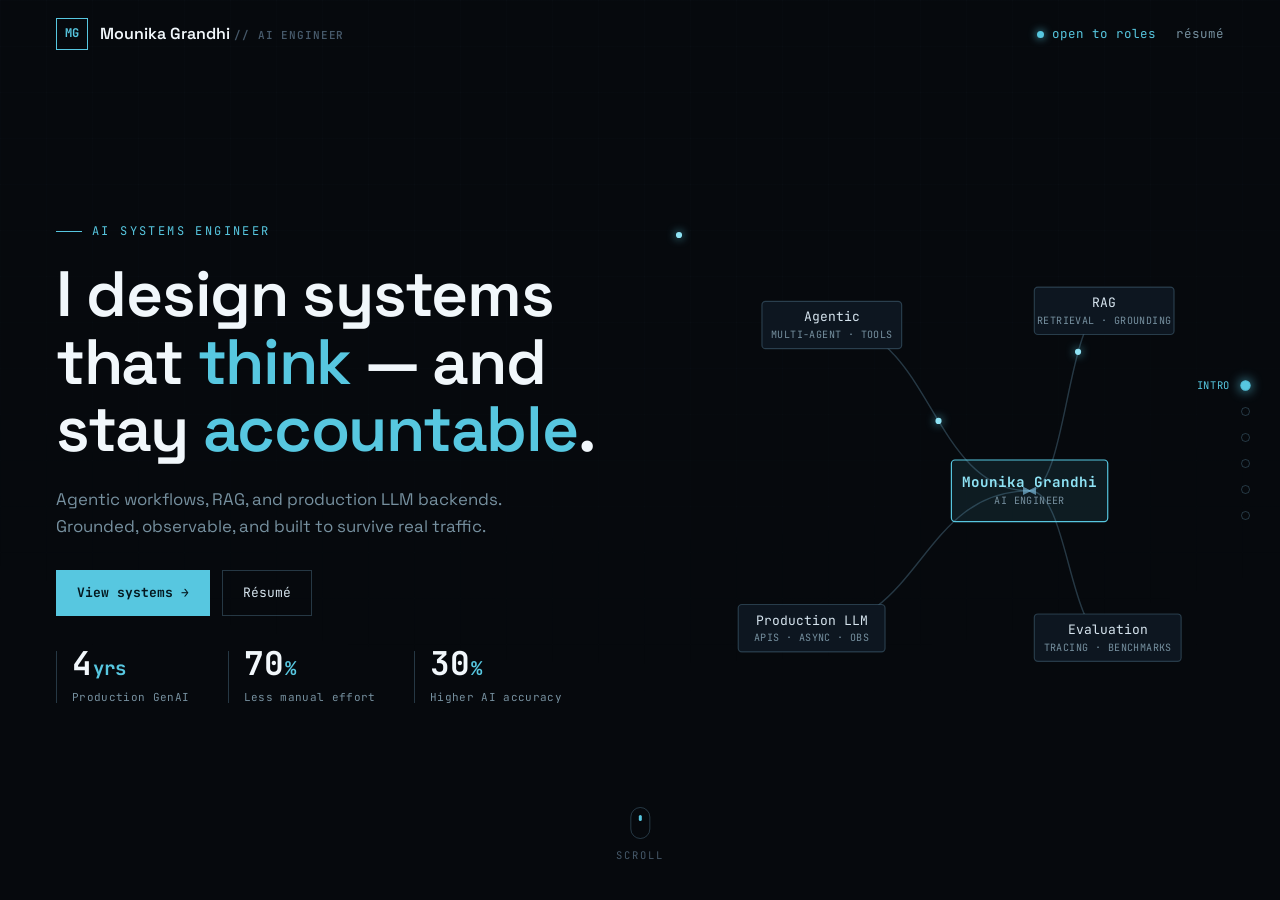
==== commit 755ca81e: "styles. - Enhanced reveal animations for smoother transitions. - Added new data.js file containing p" ====
--- a/index.html
+++ b/index.html
@@ -74,7 +74,7 @@
       .topbar {
         position: fixed; top: 0; left: 0; right: 0; z-index: 30;
         display: flex; align-items: center; justify-content: space-between;
-        height: 68px; padding: 0 clamp(20px, 5vw, 48px);
+        height: 68px; max-width: 1480px; margin: 0 auto; padding: 0 clamp(22px, 4.5vw, 56px);
         pointer-events: none;
       }
       .topbar > * { pointer-events: auto; }
@@ -104,8 +104,8 @@
         min-height: 100dvh;
         scroll-snap-align: start; scroll-snap-stop: always;
         display: flex; flex-direction: column; justify-content: center;
-        padding: 92px clamp(22px, 6vw, 88px) clamp(48px, 8vh, 88px);
-        max-width: 1280px; margin: 0 auto; width: 100%;
+        padding: 92px clamp(22px, 4.5vw, 56px) clamp(48px, 8vh, 88px);
+        max-width: 1480px; margin: 0 auto; width: 100%;
       }
       .page-num {
         position: absolute; top: clamp(70px, 11vh, 104px); right: clamp(20px, 6vw, 80px);
@@ -270,6 +270,31 @@
       .layer:hover .layer-tools span { border-color: var(--line-2); color: var(--text); }
       .layer-tools span:hover { border-color: var(--cyan); color: var(--cyan); background: var(--cyan-dim); transform: translateY(-2px); }
 
+      /* ---------- hero stats ---------- */
+      .stats { display: flex; gap: clamp(18px, 3vw, 40px); margin-top: 32px; flex-wrap: wrap; }
+      .stats > div { position: relative; padding-left: 16px; }
+      .stats > div::before { content: ""; position: absolute; left: 0; top: 3px; bottom: 3px; width: 1px; background: var(--line-2); }
+      .stats b { display: block; font-family: var(--mono); font-weight: 700; font-size: clamp(1.5rem, 2.6vw, 2.05rem); color: var(--head); line-height: 1; }
+      .stats b i { color: var(--cyan); font-style: normal; font-size: 0.58em; margin-left: 1px; }
+      .stats small { display: block; font-family: var(--mono); font-size: 11px; color: var(--muted); letter-spacing: 0.03em; margin-top: 8px; }
+
+      /* ---------- credentials ---------- */
+      .cred-grid { display: grid; grid-template-columns: 1.5fr 1fr; gap: clamp(24px, 5vw, 64px); border-top: 1px solid var(--line); padding-top: clamp(22px, 4vh, 38px); }
+      .cred-h { font-family: var(--mono); font-size: 11px; letter-spacing: 0.14em; text-transform: uppercase; color: var(--cyan); margin: 0 0 14px; }
+      .cred-h2 { margin-top: clamp(22px, 4vh, 34px); }
+      .cred-certs { display: grid; grid-template-columns: 1fr 1fr; gap: 0 clamp(20px, 3vw, 40px); }
+      .cert { display: flex; gap: 11px; align-items: flex-start; padding: 11px 0; border-bottom: 1px solid var(--line); }
+      .cert .ck { color: var(--cyan); font-family: var(--mono); font-size: 12px; line-height: 1.5; flex: 0 0 auto; }
+      .cert .cn { color: var(--text); font-size: 0.94rem; line-height: 1.35; }
+      .cert .cb { display: block; font-family: var(--mono); font-size: 10.5px; color: var(--muted); margin-top: 3px; letter-spacing: 0.02em; }
+      .award { padding: 12px 0; border-bottom: 1px solid var(--line); }
+      .award:first-child { padding-top: 0; }
+      .award .at { color: var(--head); font-weight: 600; font-size: 1rem; }
+      .award .am { font-family: var(--mono); font-size: 11.5px; color: var(--muted); margin-top: 4px; }
+      .award .am b { color: var(--cyan); font-weight: 400; }
+      .edu .ed { color: var(--head); font-weight: 600; font-size: 1rem; }
+      .edu .em { font-family: var(--mono); font-size: 11.5px; color: var(--muted); margin-top: 4px; }
+
       /* ---------- contact ---------- */
       .contact h2 { font-size: clamp(2rem, 5.5vw, 4rem); max-width: 16ch; letter-spacing: -0.02em; margin: 16px 0 0; }
       .contact .links { display: flex; flex-wrap: wrap; gap: 12px; margin-top: clamp(26px, 4vh, 44px); }
@@ -341,6 +366,8 @@
         .top-right .status span { display: none; }
         .scroll-hint { display: none; }
         .layer { grid-template-columns: 1fr; gap: 12px; align-items: start; padding-block: 18px; }
+        .cred-grid { grid-template-columns: 1fr; gap: 28px; }
+        .cred-certs { grid-template-columns: 1fr; }
       }
 
       @media (max-height: 720px) and (min-width: 621px) {
@@ -387,6 +414,7 @@
               <a class="btn primary" data-jump href="#systems">View systems →</a>
               <a class="btn" href="assets/Mounika_Grandhi_Resume.pdf" target="_blank" rel="noreferrer">Résumé</a>
             </div>
+            <div class="stats" id="heroStats"></div>
           </div>
           <div class="graph-wrap">
             <svg class="graph" viewBox="0 0 460 380" role="img" aria-label="Architecture diagram of Mounika's focus areas">
@@ -427,6 +455,29 @@
             <h2>The tools behind systems that ship.</h2>
           </div>
           <div class="stack-layers reveal" id="stackLayers"></div>
+        </div>
+      </section>
+
+      <!-- credentials -->
+      <section class="page" id="credentials" data-label="Credentials">
+        <span class="page-num" data-num></span>
+        <div class="page-inner">
+          <div class="sec-head reveal">
+            <p class="eyebrow">Credentials</p>
+            <h2>Certified, recognized, grounded.</h2>
+          </div>
+          <div class="cred-grid reveal">
+            <div class="cred-col">
+              <h4 class="cred-h">Certifications</h4>
+              <div class="cred-certs" id="credCerts"></div>
+            </div>
+            <div class="cred-col">
+              <h4 class="cred-h">Awards</h4>
+              <div id="credAwards"></div>
+              <h4 class="cred-h cred-h2">Education</h4>
+              <div id="credEdu"></div>
+            </div>
+          </div>
         </div>
       </section>
 
@@ -569,6 +620,37 @@
           </div>
           <div class="layer-tools">${g.items.map((t) => `<span>${t}</span>`).join("")}</div>`;
         stackLayers.appendChild(el);
+      });
+
+      /* ---------- hero stats ---------- */
+      const heroStats = document.getElementById("heroStats");
+      (MG.metrics || []).forEach((m) => {
+        const d = document.createElement("div");
+        d.innerHTML = `<b>${m.v}<i>${m.u}</i></b><small>${m.l}</small>`;
+        heroStats.appendChild(d);
+      });
+
+      /* ---------- credentials ---------- */
+      const credCerts = document.getElementById("credCerts");
+      (MG.certifications || []).forEach((c) => {
+        const el = document.createElement("div");
+        el.className = "cert";
+        el.innerHTML = `<span class="ck">✓</span><div><div class="cn">${c.name}</div><div class="cb">${c.by}</div></div>`;
+        credCerts.appendChild(el);
+      });
+      const credAwards = document.getElementById("credAwards");
+      (MG.awards || []).forEach((a) => {
+        const el = document.createElement("div");
+        el.className = "award";
+        el.innerHTML = `<div class="at">${a.title}</div><div class="am">${a.org} · <b>${a.when}</b></div>`;
+        credAwards.appendChild(el);
+      });
+      const credEdu = document.getElementById("credEdu");
+      (MG.education || []).forEach((e) => {
+        const el = document.createElement("div");
+        el.className = "edu";
+        el.innerHTML = `<div class="ed">${e.degree}</div><div class="em">${e.org} · ${e.when} · ${e.note}</div>`;
+        credEdu.appendChild(el);
       });
 
       /* ---------- contact ---------- */
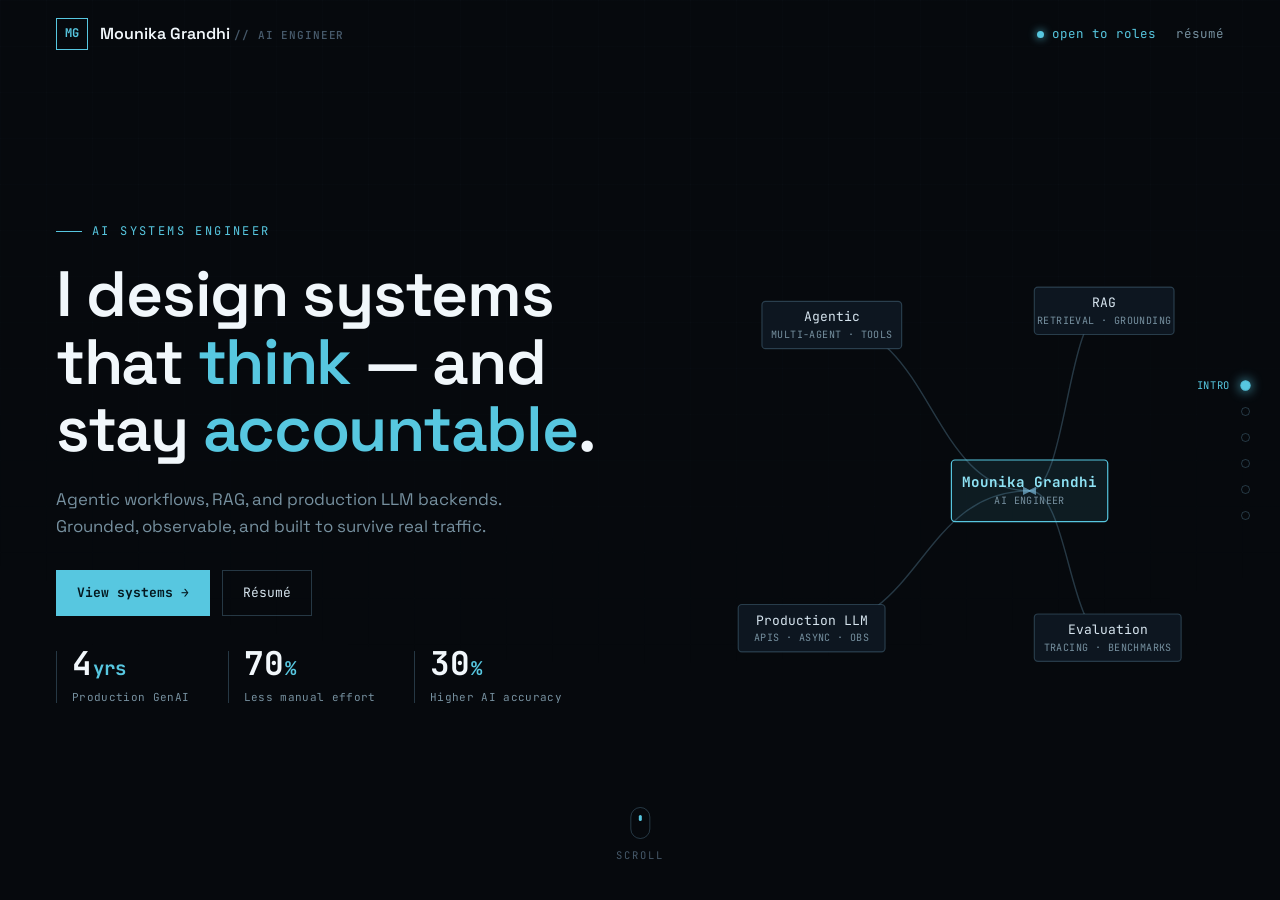
==== commit 385d3334: "updated" ====
--- a/index.html
+++ b/index.html
@@ -247,7 +247,7 @@
       .layer {
         display: grid; grid-template-columns: minmax(210px, 0.92fr) 2.3fr; gap: clamp(16px, 3vw, 52px);
         align-items: center; position: relative;
-        padding: clamp(15px, 2.5vh, 30px) clamp(6px, 1vw, 18px);
+        padding: clamp(9px, 1.5vh, 18px) clamp(6px, 1vw, 18px);
         border-bottom: 1px solid var(--line);
         transition: background 0.28s ease, padding-left 0.28s var(--ease);
       }
@@ -259,7 +259,7 @@
       .layer:hover::before { transform: scaleY(1); }
       .layer-meta { display: flex; align-items: baseline; gap: 12px; }
       .layer-meta .lx { font-family: var(--mono); font-size: 12px; color: var(--cyan); }
-      .layer-meta h4 { margin: 0; font-weight: 600; letter-spacing: -0.01em; color: var(--head); font-size: clamp(1.05rem, 1.9vw, 1.55rem); }
+      .layer-meta h4 { margin: 0; font-weight: 600; letter-spacing: -0.01em; color: var(--head); font-size: clamp(0.92rem, 1.4vw, 1.18rem); }
       .layer-meta .ct { font-family: var(--mono); font-size: 11px; color: var(--dim); margin-left: auto; }
       .layer-tools { display: flex; flex-wrap: wrap; gap: 8px; }
       .layer-tools span {
@@ -386,7 +386,6 @@
   </head>
   <body>
     <div class="grid-bg"></div>
-    <canvas id="flow-field" aria-hidden="true"></canvas>
     <div class="progress" id="progress"></div>
 
     <header class="topbar">
@@ -544,15 +543,6 @@
           path.setAttribute("d", `M ${sx} ${sy} C ${(sx + cx) / 2} ${sy}, ${(sx + cx) / 2} ${cy}, ${cx} ${cy}`);
           path.setAttribute("class", "edge"); path.setAttribute("marker-end", "url(#ah)"); path.setAttribute("id", "edge" + i);
           edges.appendChild(path);
-          if (!reduceMotion) {
-            const dot = document.createElementNS(NS, "circle");
-            dot.setAttribute("r", "2.6"); dot.setAttribute("class", "pkt");
-            const am = document.createElementNS(NS, "animateMotion");
-            am.setAttribute("dur", (2.4 + i * 0.5) + "s"); am.setAttribute("repeatCount", "indefinite"); am.setAttribute("begin", (i * 0.6) + "s");
-            const mp = document.createElementNS(NS, "mpath");
-            mp.setAttributeNS("http://www.w3.org/1999/xlink", "href", "#edge" + i);
-            am.appendChild(mp); dot.appendChild(am); packets.appendChild(dot);
-          }
         });
         sats.forEach((n) => nodes.appendChild(box(n)));
         nodes.appendChild(box(core));
@@ -753,66 +743,7 @@
     </script>
 
     <script>
-      /* ---------- starfield background ---------- */
-      (function starfield() {
-        const c = document.getElementById("flow-field");
-        if (!c) return;
-        const ctx = c.getContext("2d");
-        const reduce = window.matchMedia("(prefers-reduced-motion: reduce)").matches;
-        let w, h, dpr, stars = [], raf;
-
-        function resize() {
-          dpr = Math.min(2, window.devicePixelRatio || 1);
-          w = window.innerWidth; h = window.innerHeight;
-          c.width = w * dpr; c.height = h * dpr;
-          ctx.setTransform(dpr, 0, 0, dpr, 0, 0);
-        }
-        function make() {
-          const n = Math.round(Math.min(240, Math.max(70, (w * h) / 7000)));
-          stars = Array.from({ length: n }, () => ({
-            x: Math.random() * w,
-            y: Math.random() * h,
-            r: Math.random() * 1.25 + 0.3,
-            a: Math.random() * 0.55 + 0.25,
-            tw: Math.random() * 0.9 + 0.3,
-            ph: Math.random() * 6.2832,
-            drift: Math.random() * 0.12 + 0.02,
-            cyan: Math.random() < 0.22,
-          }));
-        }
-        function paint(t, twinkle) {
-          ctx.clearRect(0, 0, w, h);
-          for (const s of stars) {
-            if (!reduce) {
-              s.y -= s.drift;
-              if (s.y < -2) { s.y = h + 2; s.x = Math.random() * w; }
-            }
-            const tw = twinkle ? 0.55 + 0.45 * Math.sin(t * 0.001 * s.tw + s.ph) : 1;
-            const a = s.a * tw;
-            ctx.beginPath();
-            ctx.arc(s.x, s.y, s.r, 0, 6.2832);
-            if (s.cyan) {
-              ctx.fillStyle = `rgba(120,210,235,${a})`;
-              ctx.shadowColor = "rgba(87,199,224,0.7)";
-              ctx.shadowBlur = 4;
-            } else {
-              ctx.fillStyle = `rgba(214,228,238,${a})`;
-              ctx.shadowBlur = 0;
-            }
-            ctx.fill();
-          }
-          ctx.shadowBlur = 0;
-        }
-        function frame(t) { paint(t, true); raf = requestAnimationFrame(frame); }
-        function start() {
-          resize(); make();
-          paint(performance.now(), false); // draw an initial frame immediately (works even if rAF is throttled)
-          if (!reduce) { cancelAnimationFrame(raf); raf = requestAnimationFrame(frame); }
-        }
-        let rt;
-        window.addEventListener("resize", () => { clearTimeout(rt); rt = setTimeout(start, 150); }, { passive: true });
-        start();
-      })();
+      /* ---------- starfield background (removed) ---------- */
     </script>
   </body>
 </html>
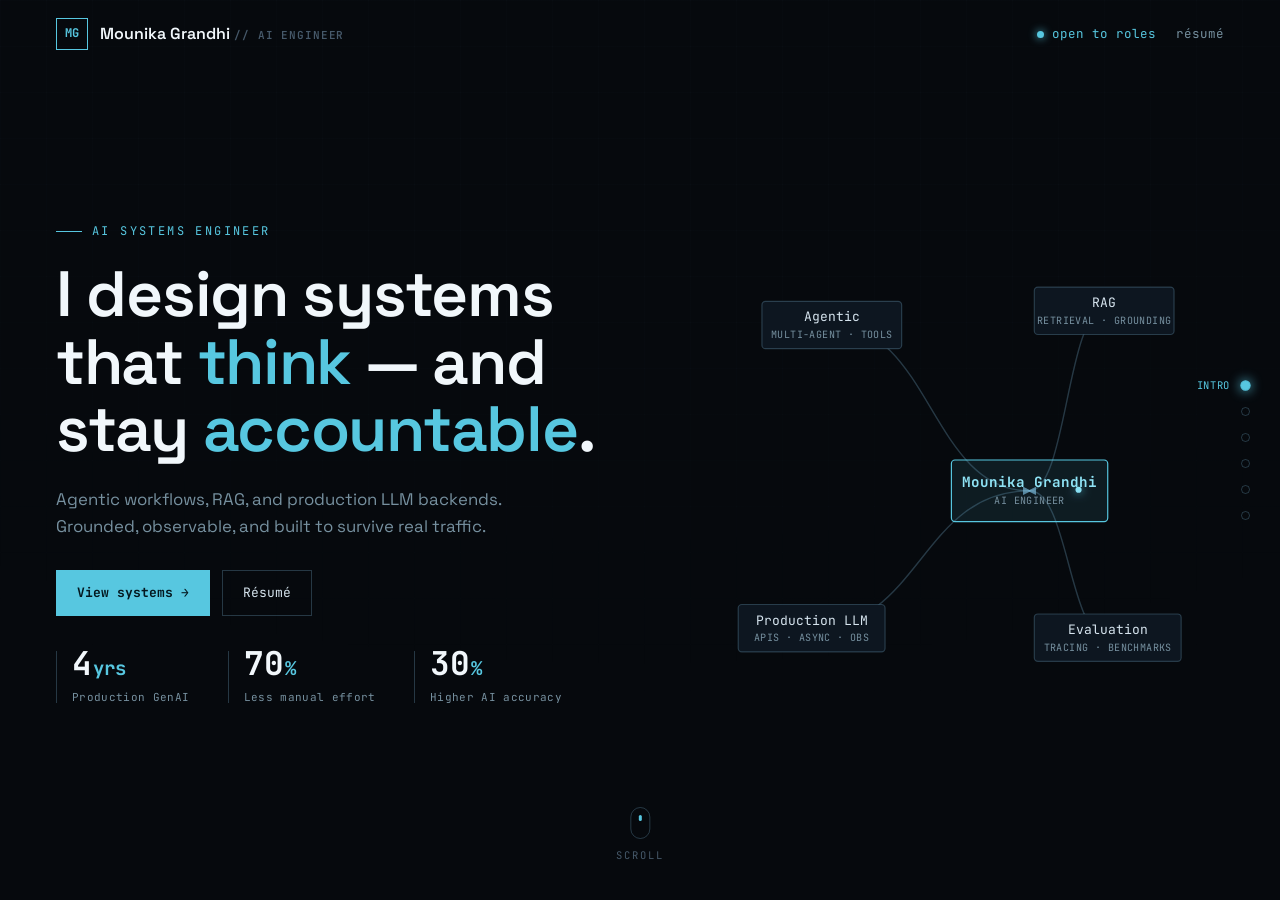
==== commit 93309c60: "updated" ====
--- a/index.html
+++ b/index.html
@@ -133,7 +133,7 @@
       .graph-wrap { position: relative; }
       .graph { width: 100%; height: auto; display: block; overflow: visible; }
       .edge { fill: none; stroke: var(--line-2); stroke-width: 1.2; }
-      .pkt { fill: var(--cyan-bright); filter: drop-shadow(0 0 4px var(--cyan)); }
+      .pkt { fill: var(--cyan-bright); filter: drop-shadow(0 0 4px var(--cyan)); opacity: 0; }
       .node-box { fill: var(--panel-2); stroke: var(--line-2); stroke-width: 1; }
       .node-box.core { fill: rgba(var(--accent-rgb),0.1); stroke: var(--cyan); }
       .node-label { font-family: var(--mono); font-size: 11px; fill: var(--text); }
@@ -543,6 +543,24 @@
           path.setAttribute("d", `M ${sx} ${sy} C ${(sx + cx) / 2} ${sy}, ${(sx + cx) / 2} ${cy}, ${cx} ${cy}`);
           path.setAttribute("class", "edge"); path.setAttribute("marker-end", "url(#ah)"); path.setAttribute("id", "edge" + i);
           edges.appendChild(path);
+          if (!reduceMotion) {
+            const dot = document.createElementNS(NS, "circle");
+            dot.setAttribute("r", "2.6"); dot.setAttribute("class", "pkt");
+            dot.setAttribute("cx", sx); dot.setAttribute("cy", sy);
+            const dur = (2.4 + i * 0.5), begin = (i * 0.6) + "s";
+            const am = document.createElementNS(NS, "animateMotion");
+            am.setAttribute("dur", dur + "s"); am.setAttribute("repeatCount", "indefinite"); am.setAttribute("begin", begin);
+            const mp = document.createElementNS(NS, "mpath");
+            mp.setAttributeNS("http://www.w3.org/1999/xlink", "href", "#edge" + i);
+            am.appendChild(mp); dot.appendChild(am);
+            const fade = document.createElementNS(NS, "animate");
+            fade.setAttribute("attributeName", "opacity");
+            fade.setAttribute("dur", dur + "s"); fade.setAttribute("repeatCount", "indefinite"); fade.setAttribute("begin", begin);
+            fade.setAttribute("keyTimes", "0;0.12;0.78;1");
+            fade.setAttribute("values", "0;1;1;0");
+            dot.appendChild(fade);
+            packets.appendChild(dot);
+          }
         });
         sats.forEach((n) => nodes.appendChild(box(n)));
         nodes.appendChild(box(core));
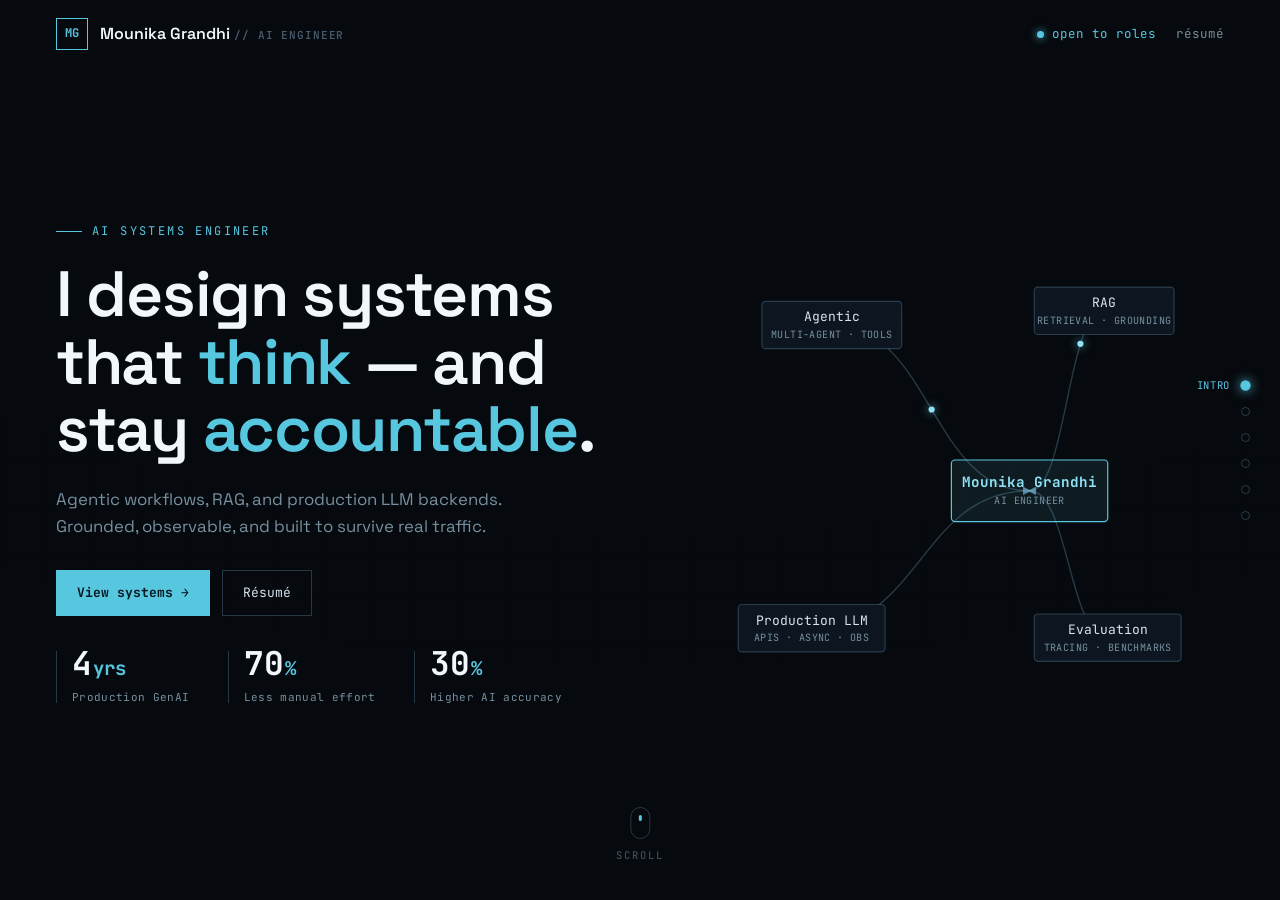
==== commit 0e47c489: "updated" ====
--- a/index.html
+++ b/index.html
@@ -546,7 +546,6 @@
           if (!reduceMotion) {
             const dot = document.createElementNS(NS, "circle");
             dot.setAttribute("r", "2.6"); dot.setAttribute("class", "pkt");
-            dot.setAttribute("cx", sx); dot.setAttribute("cy", sy);
             const dur = (2.4 + i * 0.5), begin = (i * 0.6) + "s";
             const am = document.createElementNS(NS, "animateMotion");
             am.setAttribute("dur", dur + "s"); am.setAttribute("repeatCount", "indefinite"); am.setAttribute("begin", begin);
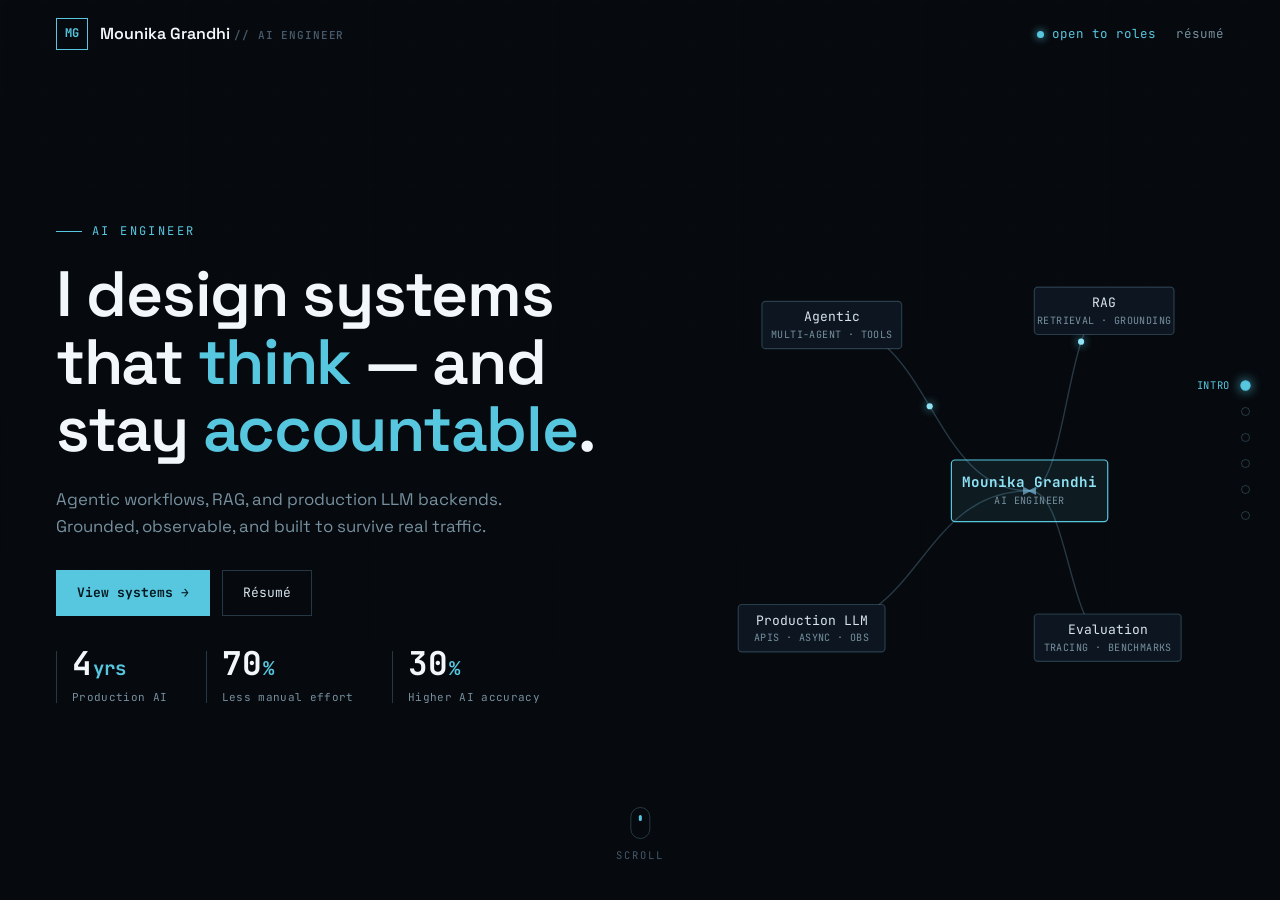
==== commit f3eac7ca: "made mobile responsive" ====
--- a/index.html
+++ b/index.html
@@ -3,7 +3,56 @@
   <head>
     <meta charset="utf-8" />
     <meta name="viewport" content="width=device-width, initial-scale=1" />
-    <title>Mounika Grandhi — AI Engineer</title>
+    <title>Mounika Grandhi — AI Engineer | Agentic AI, RAG & Production LLM Systems</title>
+
+    <!-- ── SEO ── -->
+    <meta name="description" content="Mounika Grandhi is an AI Engineer in Hyderabad, India building agentic workflows, RAG systems, and production LLM backends — grounded, observable, and built for real traffic. 4 years of production AI experience across Inncircles and Infosys." />
+    <meta name="keywords" content="Mounika Grandhi, AI Engineer, Agentic AI, RAG, LLM, Production AI, LangChain, LangGraph, Google ADK, MCP, Generative AI Engineer, Hyderabad" />
+    <meta name="author" content="Mounika Grandhi" />
+    <meta name="robots" content="index, follow, max-image-preview:large" />
+    <meta name="theme-color" content="#06090d" />
+    <link rel="canonical" href="https://mounikagrandhi.com/" />
+
+    <!-- ── Open Graph ── -->
+    <meta property="og:type" content="website" />
+    <meta property="og:site_name" content="Mounika Grandhi" />
+    <meta property="og:title" content="Mounika Grandhi — AI Engineer" />
+    <meta property="og:description" content="Agentic workflows, RAG, and production LLM backends — grounded, observable, and built to survive real traffic." />
+    <meta property="og:url" content="https://mounikagrandhi.com/" />
+    <meta property="og:image" content="https://mounikagrandhi.com/assets/og-image.png" />
+    <meta property="og:image:width" content="1200" />
+    <meta property="og:image:height" content="630" />
+    <meta property="og:image:alt" content="Mounika Grandhi — AI Engineer" />
+    <meta property="og:locale" content="en_US" />
+
+    <!-- ── Twitter ── -->
+    <meta name="twitter:card" content="summary_large_image" />
+    <meta name="twitter:title" content="Mounika Grandhi — AI Engineer" />
+    <meta name="twitter:description" content="Agentic workflows, RAG, and production LLM backends — grounded, observable, and built to survive real traffic." />
+    <meta name="twitter:image" content="https://mounikagrandhi.com/assets/og-image.png" />
+
+    <!-- ── Structured data (schema.org Person) ── -->
+    <script type="application/ld+json">
+    {
+      "@context": "https://schema.org",
+      "@type": "Person",
+      "name": "Mounika Grandhi",
+      "jobTitle": "AI Engineer",
+      "url": "https://mounikagrandhi.com/",
+      "image": "https://mounikagrandhi.com/assets/og-image.png",
+      "email": "mailto:grandhimounika29@gmail.com",
+      "description": "AI Engineer building agentic workflows, RAG systems, and production LLM backends.",
+      "address": { "@type": "PostalPlace", "addressLocality": "Hyderabad", "addressCountry": "India" },
+      "sameAs": [
+        "https://github.com/mouni298",
+        "https://www.linkedin.com/in/mounika-grandhi"
+      ],
+      "knowsAbout": ["Agentic AI", "Retrieval-Augmented Generation", "Large Language Models", "Production AI", "LangChain", "LangGraph", "Model Context Protocol"],
+      "worksFor": { "@type": "Organization", "name": "Inncircles" },
+      "alumniOf": { "@type": "CollegeOrUniversity", "name": "SRKR Engineering College" }
+    }
+    </script>
+
     <link rel="icon" type="image/svg+xml" href="assets/favicon.svg" />
     <link rel="preconnect" href="https://fonts.googleapis.com" />
     <link rel="preconnect" href="https://fonts.gstatic.com" crossorigin />
@@ -356,11 +405,15 @@
       }
       @media (max-width: 620px) {
         body { font-size: 15px; }
-        .snap { scroll-snap-type: y proximity; }
-        .page { justify-content: flex-start; padding-top: 88px; }
-        .hero.page { justify-content: center; }
-        .pipe { flex-wrap: nowrap; overflow-x: auto; padding-bottom: 10px; scrollbar-width: none; }
+        /* full-page snap traps scrolling on phones where sections are taller
+           than the screen — fall back to natural document scrolling */
+        .snap { scroll-snap-type: none; -webkit-overflow-scrolling: touch; }
+        .page { scroll-snap-stop: normal; scroll-snap-align: none; justify-content: flex-start; min-height: auto; padding-top: 92px; padding-bottom: clamp(40px, 8vh, 64px); }
+        .hero.page { min-height: 100dvh; justify-content: center; }
+        .pipe { flex-wrap: nowrap; overflow-x: auto; padding-bottom: 10px; scrollbar-width: none; min-width: 0; }
         .pipe::-webkit-scrollbar { display: none; }
+        .sys-card { min-width: 0; }
+        .sys-card .pipe.small { min-width: 0; max-width: 100%; }
         .pnode, .pconn { flex: 0 0 auto; }
         .page-num { font-size: 4.2rem; top: 74px; }
         .top-right .status span { display: none; }
@@ -368,6 +421,7 @@
         .layer { grid-template-columns: 1fr; gap: 12px; align-items: start; padding-block: 18px; }
         .cred-grid { grid-template-columns: 1fr; gap: 28px; }
         .cred-certs { grid-template-columns: 1fr; }
+        .sys-grid { grid-template-columns: 1fr; gap: 14px; }
       }
 
       @media (max-height: 720px) and (min-width: 621px) {
@@ -406,7 +460,7 @@
       <section class="page hero" id="hero" data-label="Intro">
         <div class="page-inner hero-inner reveal">
           <div>
-            <p class="eyebrow">AI Systems Engineer</p>
+            <p class="eyebrow">AI Engineer</p>
             <h1>I design systems that <b>think</b> — and stay <b>accountable</b>.</h1>
             <p class="lead">Agentic workflows, RAG, and production LLM backends. Grounded, observable, and built to survive real traffic.</p>
             <div class="cta">
@@ -439,7 +493,7 @@
         <div class="page-inner">
           <div class="sec-head reveal">
             <p class="eyebrow">Execution Trace</p>
-            <h2>Production GenAI, two teams.</h2>
+            <h2>Production AI, two teams.</h2>
           </div>
           <div class="trace reveal" id="trace"></div>
         </div>
